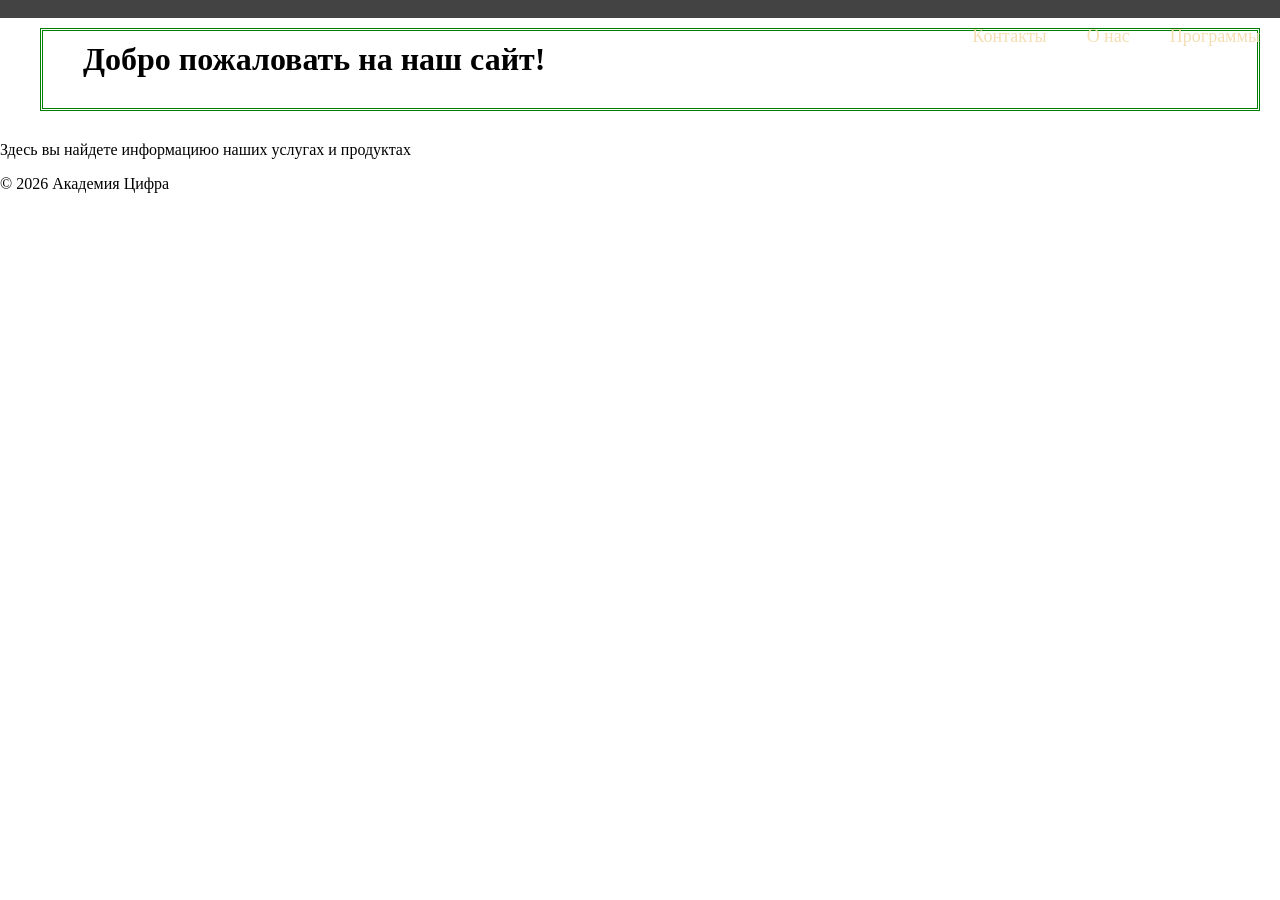
==== index.html @ 1e6c32f6 "float margin padding" ====
<!doctype html>
<html lang="en">
  <head>
    <meta charset="UTF-8" />
    <meta name="viewport" content="width=device-width, initial-scale=1.0" />
    <title>Document</title>
    <link rel="stylesheet" href="style.css" />
  </head>
  <body>
    <header>
      <div class="nav">
        <img src="https://avatars.mds.yandex.net/i?id=5e0ebf07b781e723630140bd6fda1e15_l-13604111-images-thumbs&n=13" alt="" width="64">
        <ul>
          <li><a href="">Программы</a></li>
          <li><a href="">О нас</a></li>
          <li><a href="">Контакты</a></li>
        </ul>
      </div>
    </header>
    <main>
      <div class="content">
        <h1>Добро пожаловать на наш сайт!</h1>
        <p>Здесь вы найдете информациюо наших услугах и продуктах</p>
      </div>
    </main>
    <footer>
      <p>&copy; 2026 Академия Цифра</p>
    </footer>
  </body>
</html>
---- style.css ----
body{
    margin: 0;
    padding: 0;
}

.nav {
    background-color: rgb(67, 67, 67);
}

ul{
    list-style: none;
    float: right;
}

ul li{
    float: right;
    padding: 10px 20px;
}


a{
    text-decoration: none;
    font-size: 18px;
    color: wheat;
}

h1{
    border: 3px double green;
    padding: 10px 20px 30px 40px;
    margin: 10px 20px 30px 40px;
}
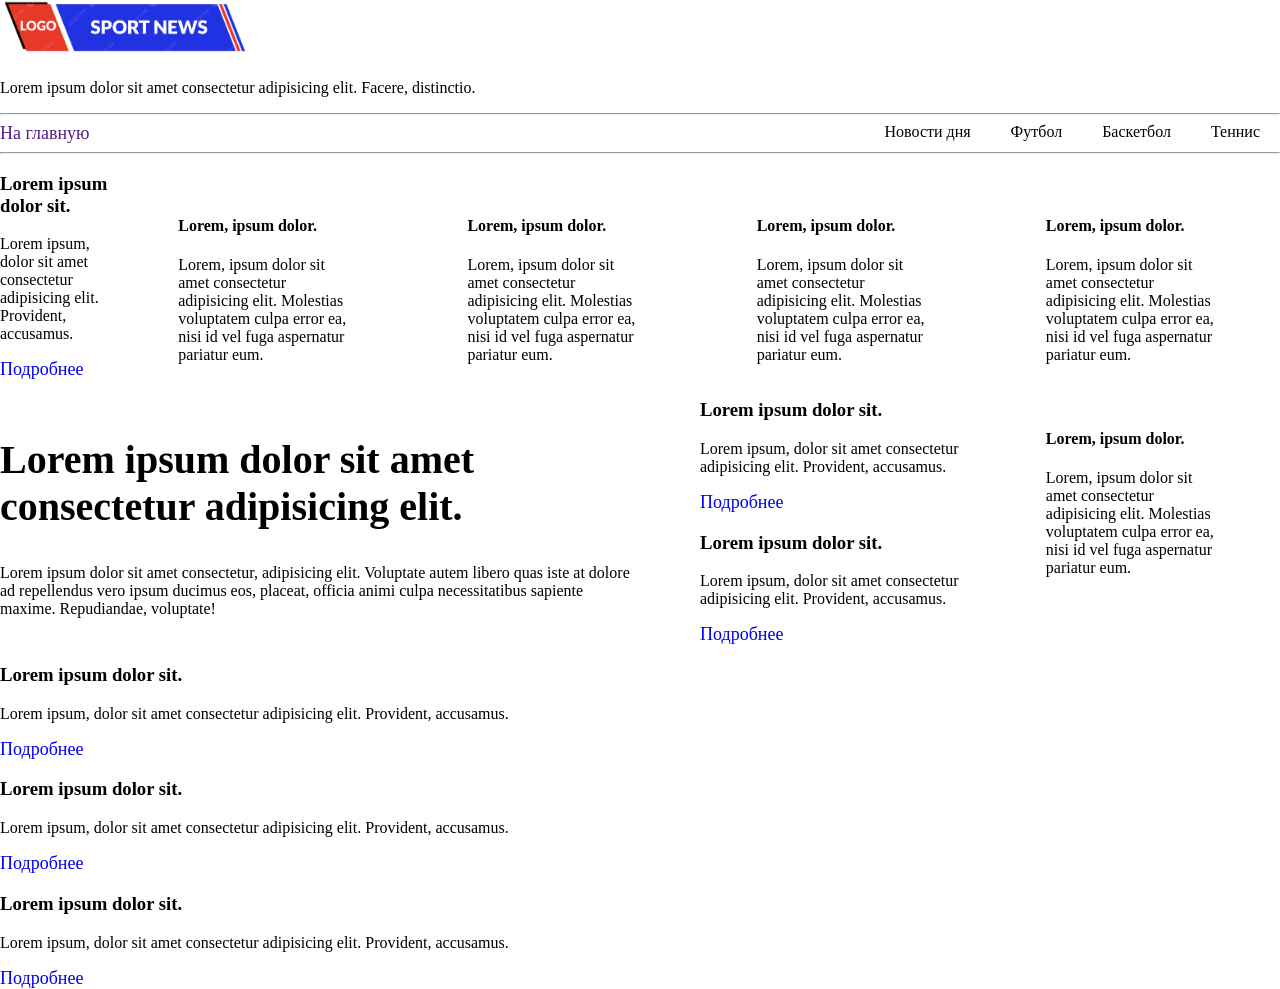
==== commit 9cb23439: "практика работа с float" ====
--- a/index.html
+++ b/index.html
@@ -8,23 +8,150 @@
   </head>
   <body>
     <header>
+      <div class="icon">
+        <img
+          src="images/pngtree-sport-news-lower-third-label-banner-png-image_15387143 (1).png"
+          alt=""
+          width="256"
+        />
+        <p>
+          Lorem ipsum dolor sit amet consectetur adipisicing elit. Facere,
+          distinctio.
+        </p>
+      </div>
+      <hr />
+      <a href="">На главную</a>
       <div class="nav">
-        <img src="https://avatars.mds.yandex.net/i?id=5e0ebf07b781e723630140bd6fda1e15_l-13604111-images-thumbs&n=13" alt="" width="64">
         <ul>
-          <li><a href="">Программы</a></li>
-          <li><a href="">О нас</a></li>
-          <li><a href="">Контакты</a></li>
+          <li>Теннис</li>
+          <li>Баскетбол</li>
+          <li>Футбол</li>
+          <li>Новости дня</li>
         </ul>
       </div>
+      <hr />
     </header>
     <main>
-      <div class="content">
-        <h1>Добро пожаловать на наш сайт!</h1>
-        <p>Здесь вы найдете информациюо наших услугах и продуктах</p>
+      <div class="news">
+        <img
+          src="https://avatars.mds.yandex.net/i?id=2a0000017a16ae7847535a28dbc22b4a1e83-3986150-images-thumbs&n=13"
+          alt=""
+        />
+        <h4>Lorem, ipsum dolor.</h4>
+        <p>
+          Lorem, ipsum dolor sit amet consectetur adipisicing elit. Molestias
+          voluptatem culpa error ea, nisi id vel fuga aspernatur pariatur eum.
+        </p>
+      </div>
+      <div class="news">
+        <img
+          src="https://avatars.mds.yandex.net/i?id=2a0000017a16ae7847535a28dbc22b4a1e83-3986150-images-thumbs&n=13"
+          alt=""
+        />
+        <h4>Lorem, ipsum dolor.</h4>
+        <p>
+          Lorem, ipsum dolor sit amet consectetur adipisicing elit. Molestias
+          voluptatem culpa error ea, nisi id vel fuga aspernatur pariatur eum.
+        </p>
+      </div>
+      <div class="news">
+        <img
+          src="https://avatars.mds.yandex.net/i?id=2a0000017a16ae7847535a28dbc22b4a1e83-3986150-images-thumbs&n=13"
+          alt=""
+        />
+        <h4>Lorem, ipsum dolor.</h4>
+        <p>
+          Lorem, ipsum dolor sit amet consectetur adipisicing elit. Molestias
+          voluptatem culpa error ea, nisi id vel fuga aspernatur pariatur eum.
+        </p>
+      </div>
+
+      <div class="news">
+        <img
+          src="https://avatars.mds.yandex.net/i?id=2a0000017a16ae7847535a28dbc22b4a1e83-3986150-images-thumbs&n=13"
+          alt=""
+        />
+        <h4>Lorem, ipsum dolor.</h4>
+        <p>
+          Lorem, ipsum dolor sit amet consectetur adipisicing elit. Molestias
+          voluptatem culpa error ea, nisi id vel fuga aspernatur pariatur eum.
+        </p>
+      </div>
+      <div class="news">
+        <img
+          src="https://avatars.mds.yandex.net/i?id=2a0000017a16ae7847535a28dbc22b4a1e83-3986150-images-thumbs&n=13"
+          alt=""
+        />
+        <h4>Lorem, ipsum dolor.</h4>
+        <p>
+          Lorem, ipsum dolor sit amet consectetur adipisicing elit. Molestias
+          voluptatem culpa error ea, nisi id vel fuga aspernatur pariatur eum.
+        </p>
+      </div>
+
+      <div class="main-news">
+        <img
+          src="https://media.istockphoto.com/id/1530271787/ru/фото/теннисист-подает-теннисный-мяч-во-время-матча-на-открытом-корте-концепция-спорта-фитнеса.jpg?s=612x612&w=0&k=20&c=iRAxk334jvUyGDK7cP6kTQ_5ZT7PwfHiAGTwYfnug-o="
+          alt=""
+        />
+        <h2>Lorem ipsum dolor sit amet consectetur adipisicing elit.</h2>
+        <p>
+          Lorem ipsum dolor sit amet consectetur, adipisicing elit. Voluptate
+          autem libero quas iste at dolore ad repellendus vero ipsum ducimus
+          eos, placeat, officia animi culpa necessitatibus sapiente maxime.
+          Repudiandae, voluptate!
+        </p>
+      </div>
+      <div class="colls">
+        <div class="mini-news">
+          <h3>Lorem ipsum dolor sit.</h3>
+          <p>
+            Lorem ipsum, dolor sit amet consectetur adipisicing elit. Provident,
+            accusamus.
+          </p>
+          <a href="#">Подробнее</a>
+        </div>
+        <div class="mini-news">
+          <h3>Lorem ipsum dolor sit.</h3>
+          <p>
+            Lorem ipsum, dolor sit amet consectetur adipisicing elit. Provident,
+            accusamus.
+          </p>
+          <a href="#">Подробнее</a>
+        </div>
+        <div class="mini-news">
+          <h3>Lorem ipsum dolor sit.</h3>
+          <p>
+            Lorem ipsum, dolor sit amet consectetur adipisicing elit. Provident,
+            accusamus.
+          </p>
+          <a href="#">Подробнее</a>
+        </div>
+        <div class="mini-news">
+          <h3>Lorem ipsum dolor sit.</h3>
+          <p>
+            Lorem ipsum, dolor sit amet consectetur adipisicing elit. Provident,
+            accusamus.
+          </p>
+          <a href="#">Подробнее</a>
+        </div>
+                <div class="mini-news">
+          <h3>Lorem ipsum dolor sit.</h3>
+          <p>
+            Lorem ipsum, dolor sit amet consectetur adipisicing elit. Provident,
+            accusamus.
+          </p>
+          <a href="#">Подробнее</a>
+        </div>
+                <div class="mini-news">
+          <h3>Lorem ipsum dolor sit.</h3>
+          <p>
+            Lorem ipsum, dolor sit amet consectetur adipisicing elit. Provident,
+            accusamus.
+          </p>
+          <a href="#">Подробнее</a>
+        </div>
       </div>
     </main>
-    <footer>
-      <p>&copy; 2026 Академия Цифра</p>
-    </footer>
   </body>
 </html>
--- a/style.css
+++ b/style.css
@@ -1,31 +1,50 @@
-body{
-    margin: 0;
-    padding: 0;
+body {
+  margin: 0;
+  padding: 0;
 }
 
 .nav {
-    background-color: rgb(67, 67, 67);
+  float: right;
+  margin: 0;
 }
 
-ul{
-    list-style: none;
-    float: right;
+.nav ul {
+  margin: 0;
 }
 
-ul li{
-    float: right;
-    padding: 10px 20px;
+ul li {
+  float: right;
+  padding: 0px 20px;
+  list-style: none;
 }
 
-
-a{
-    text-decoration: none;
-    font-size: 18px;
-    color: wheat;
+a {
+  text-decoration: none;
+  font-size: 18px;
 }
 
-h1{
-    border: 3px double green;
-    padding: 10px 20px 30px 40px;
-    margin: 10px 20px 30px 40px;
-}+.news {
+  width: 14%;
+  float: right;
+  margin: 5px 55px;
+}
+
+.news img {
+  width: 100%;
+}
+
+.main-news{
+  
+  float: left;
+  width: 50%;
+  margin-right: 60px;
+}
+
+.main-news h2{
+  font-size: 40px;
+}
+
+.main-news img{
+  width: 100%;
+}
+
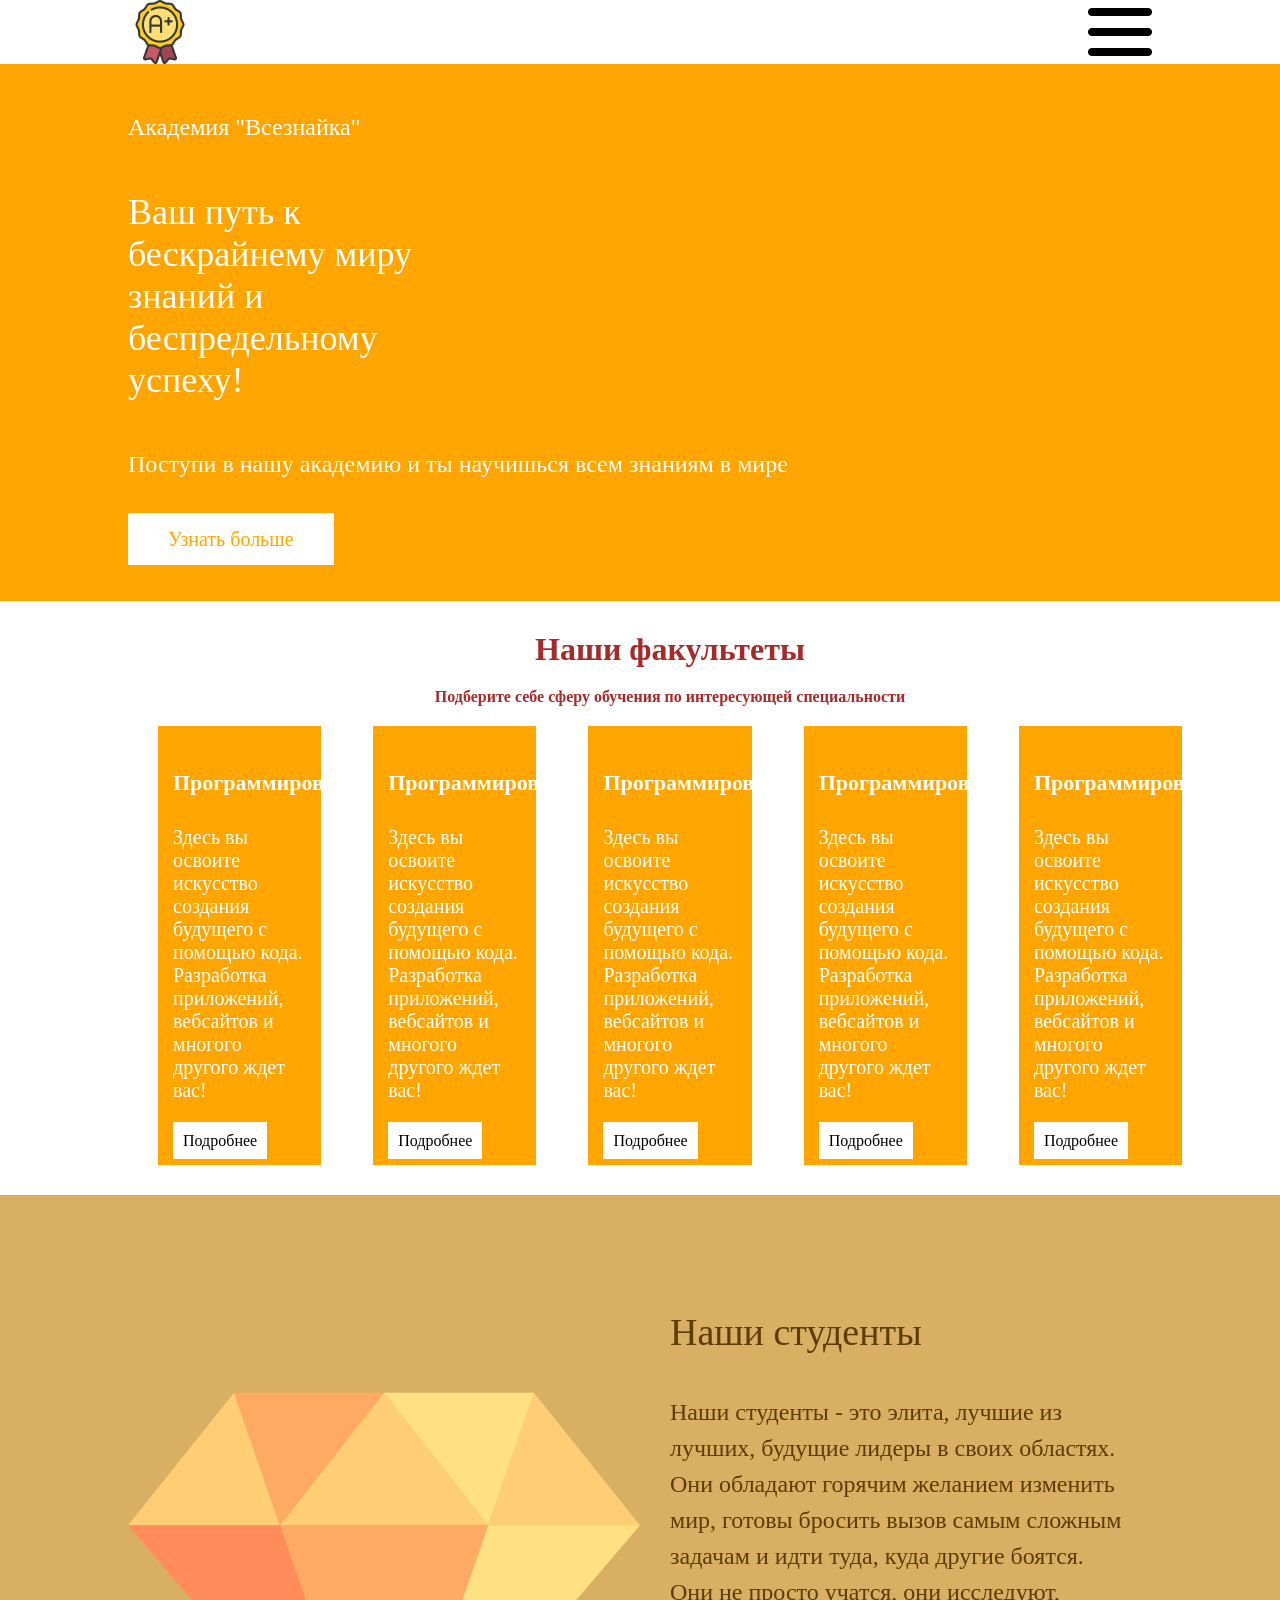
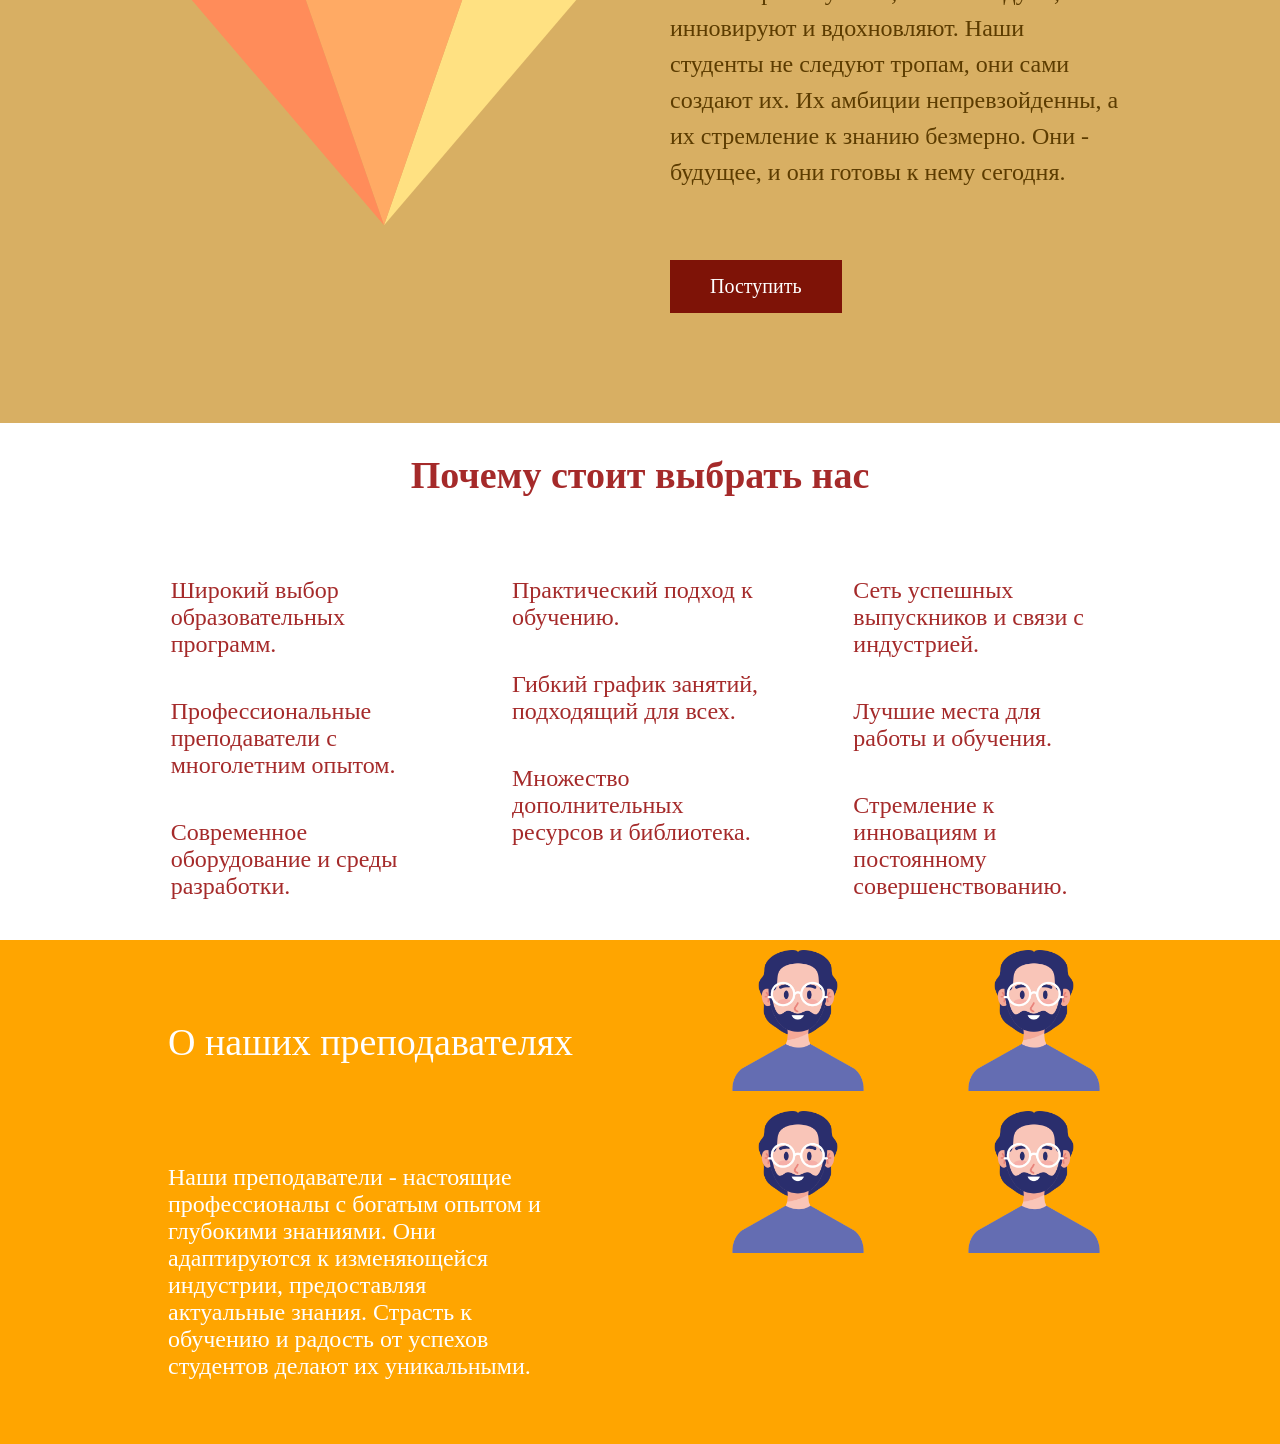
==== commit 01e9eec2: "Практика работы с флексбоксом" ====
--- a/index.html
+++ b/index.html
@@ -8,150 +8,125 @@
   </head>
   <body>
     <header>
-      <div class="icon">
-        <img
-          src="images/pngtree-sport-news-lower-third-label-banner-png-image_15387143 (1).png"
-          alt=""
-          width="256"
-        />
-        <p>
-          Lorem ipsum dolor sit amet consectetur adipisicing elit. Facere,
-          distinctio.
-        </p>
-      </div>
-      <hr />
-      <a href="">На главную</a>
-      <div class="nav">
-        <ul>
-          <li>Теннис</li>
-          <li>Баскетбол</li>
-          <li>Футбол</li>
-          <li>Новости дня</li>
-        </ul>
-      </div>
-      <hr />
+      <nav>
+        <img src="images/grades.png" width="64" alt="" />
+        <img src="images/menu.png" alt="" width="64" />
+      </nav>
     </header>
     <main>
-      <div class="news">
-        <img
-          src="https://avatars.mds.yandex.net/i?id=2a0000017a16ae7847535a28dbc22b4a1e83-3986150-images-thumbs&n=13"
-          alt=""
-        />
-        <h4>Lorem, ipsum dolor.</h4>
-        <p>
-          Lorem, ipsum dolor sit amet consectetur adipisicing elit. Molestias
-          voluptatem culpa error ea, nisi id vel fuga aspernatur pariatur eum.
-        </p>
-      </div>
-      <div class="news">
-        <img
-          src="https://avatars.mds.yandex.net/i?id=2a0000017a16ae7847535a28dbc22b4a1e83-3986150-images-thumbs&n=13"
-          alt=""
-        />
-        <h4>Lorem, ipsum dolor.</h4>
-        <p>
-          Lorem, ipsum dolor sit amet consectetur adipisicing elit. Molestias
-          voluptatem culpa error ea, nisi id vel fuga aspernatur pariatur eum.
-        </p>
-      </div>
-      <div class="news">
-        <img
-          src="https://avatars.mds.yandex.net/i?id=2a0000017a16ae7847535a28dbc22b4a1e83-3986150-images-thumbs&n=13"
-          alt=""
-        />
-        <h4>Lorem, ipsum dolor.</h4>
-        <p>
-          Lorem, ipsum dolor sit amet consectetur adipisicing elit. Molestias
-          voluptatem culpa error ea, nisi id vel fuga aspernatur pariatur eum.
-        </p>
-      </div>
-
-      <div class="news">
-        <img
-          src="https://avatars.mds.yandex.net/i?id=2a0000017a16ae7847535a28dbc22b4a1e83-3986150-images-thumbs&n=13"
-          alt=""
-        />
-        <h4>Lorem, ipsum dolor.</h4>
-        <p>
-          Lorem, ipsum dolor sit amet consectetur adipisicing elit. Molestias
-          voluptatem culpa error ea, nisi id vel fuga aspernatur pariatur eum.
-        </p>
-      </div>
-      <div class="news">
-        <img
-          src="https://avatars.mds.yandex.net/i?id=2a0000017a16ae7847535a28dbc22b4a1e83-3986150-images-thumbs&n=13"
-          alt=""
-        />
-        <h4>Lorem, ipsum dolor.</h4>
-        <p>
-          Lorem, ipsum dolor sit amet consectetur adipisicing elit. Molestias
-          voluptatem culpa error ea, nisi id vel fuga aspernatur pariatur eum.
-        </p>
-      </div>
-
-      <div class="main-news">
-        <img
-          src="https://media.istockphoto.com/id/1530271787/ru/фото/теннисист-подает-теннисный-мяч-во-время-матча-на-открытом-корте-концепция-спорта-фитнеса.jpg?s=612x612&w=0&k=20&c=iRAxk334jvUyGDK7cP6kTQ_5ZT7PwfHiAGTwYfnug-o="
-          alt=""
-        />
-        <h2>Lorem ipsum dolor sit amet consectetur adipisicing elit.</h2>
-        <p>
-          Lorem ipsum dolor sit amet consectetur, adipisicing elit. Voluptate
-          autem libero quas iste at dolore ad repellendus vero ipsum ducimus
-          eos, placeat, officia animi culpa necessitatibus sapiente maxime.
-          Repudiandae, voluptate!
-        </p>
-      </div>
-      <div class="colls">
-        <div class="mini-news">
-          <h3>Lorem ipsum dolor sit.</h3>
-          <p>
-            Lorem ipsum, dolor sit amet consectetur adipisicing elit. Provident,
-            accusamus.
-          </p>
-          <a href="#">Подробнее</a>
+      <section class="head">
+        <div class="head-elem">
+          <h3>Академия "Всезнайка"</h3>
+          <h1>Ваш путь к бескрайнему миру знаний и беспредельному успеху!</h1>
+          <p>Поступи в нашу академию и ты научишься всем знаниям в мире</p>
+          <a href="">Узнать больше</a>
         </div>
-        <div class="mini-news">
-          <h3>Lorem ipsum dolor sit.</h3>
-          <p>
-            Lorem ipsum, dolor sit amet consectetur adipisicing elit. Provident,
-            accusamus.
-          </p>
-          <a href="#">Подробнее</a>
+      </section>
+      <section class="Факультеты">
+        <h3>Наши факультеты</h3>
+        <p>Подберите себе сферу обучения по интересующей специальности</p>
+        <div class="fak-examples">
+          <div class="fak-example">
+            <h4>Программирование</h4>
+            <p>
+              Здесь вы освоите искусство создания будущего с помощью кода.
+              Разработка приложений, вебсайтов и многого другого ждет вас!
+            </p>
+            <a href="">Подробнее</a>
+          </div>
+          <div class="fak-example">
+            <h4>Программирование</h4>
+            <p>
+              Здесь вы освоите искусство создания будущего с помощью кода.
+              Разработка приложений, вебсайтов и многого другого ждет вас!
+            </p>
+            <a href="">Подробнее</a>
+          </div>
+          <div class="fak-example">
+            <h4>Программирование</h4>
+            <p>
+              Здесь вы освоите искусство создания будущего с помощью кода.
+              Разработка приложений, вебсайтов и многого другого ждет вас!
+            </p>
+            <a href="">Подробнее</a>
+          </div>
+          <div class="fak-example">
+            <h4>Программирование</h4>
+            <p>
+              Здесь вы освоите искусство создания будущего с помощью кода.
+              Разработка приложений, вебсайтов и многого другого ждет вас!
+            </p>
+            <a href="">Подробнее</a>
+          </div>
+          <div class="fak-example">
+            <h4>Программирование</h4>
+            <p>
+              Здесь вы освоите искусство создания будущего с помощью кода.
+              Разработка приложений, вебсайтов и многого другого ждет вас!
+            </p>
+            <a href="">Подробнее</a>
+          </div>
         </div>
-        <div class="mini-news">
-          <h3>Lorem ipsum dolor sit.</h3>
-          <p>
-            Lorem ipsum, dolor sit amet consectetur adipisicing elit. Provident,
-            accusamus.
-          </p>
-          <a href="#">Подробнее</a>
+      </section>
+      <section class="studInfo">
+        <div class="sInfoContainer">
+          <img src="images/diamond-svgrepo-com.svg" alt="" />
+          <div class="studInfoContent">
+            <h3>Наши студенты</h3>
+            <p>
+              Наши студенты - это элита, лучшие из лучших, будущие лидеры в
+              своих областях. Они обладают горячим желанием изменить мир, готовы
+              бросить вызов самым сложным задачам и идти туда, куда другие
+              боятся. Они не просто учатся, они исследуют, инновируют и
+              вдохновляют. Наши студенты не следуют тропам, они сами создают их.
+              Их амбиции непревзойденны, а их стремление к знанию безмерно. Они
+              - будущее, и они готовы к нему сегодня.
+            </p>
+            <a href="">Поступить</a>
+          </div>
         </div>
-        <div class="mini-news">
-          <h3>Lorem ipsum dolor sit.</h3>
-          <p>
-            Lorem ipsum, dolor sit amet consectetur adipisicing elit. Provident,
-            accusamus.
-          </p>
-          <a href="#">Подробнее</a>
+      </section>
+      <section class="whyBlock">
+        <h3>Почему стоит выбрать нас</h3>
+        <div class="sInfoContainer">
+          <div class="col">
+            <p>Широкий выбор образовательных программ.</p>
+            <p>Профессиональные преподаватели с многолетним опытом.</p>
+            <p>Современное оборудование и среды разработки.</p>
+          </div>
+          <div class="col">
+            <p>Практический подход к обучению.</p>
+            <p>Гибкий график занятий, подходящий для всех.</p>
+            <p>Множество дополнительных ресурсов и библиотека.</p>
+          </div>
+          <div class="col">
+            <p>Сеть успешных выпускников и связи с индустрией.</p>
+            <p>Лучшие места для работы и обучения.</p>
+            <p>Стремление к инновациям и постоянному совершенствованию.</p>
+          </div>
         </div>
-                <div class="mini-news">
-          <h3>Lorem ipsum dolor sit.</h3>
-          <p>
-            Lorem ipsum, dolor sit amet consectetur adipisicing elit. Provident,
-            accusamus.
-          </p>
-          <a href="#">Подробнее</a>
+      </section>
+      <section class="tutors">
+        <div class="sInfoContainer">
+          <div class="tutors-cont">
+            <h3>О наших преподавателях</h3>
+            <p>
+              Наши преподаватели - настоящие профессионалы с богатым опытом и
+              глубокими знаниями. Они адаптируются к изменяющейся индустрии,
+              предоставляя актуальные знания. Страсть к обучению и радость от
+              успехов студентов делают их уникальными.
+            </p>
+          </div>
+          <div class="tutors-img">
+            <img src="images/man.png" alt="" />
+            <img src="images/man.png" alt="" />
+          </div>
+          <div class="tutors-img">
+            <img src="images/man.png" alt="" />
+            <img src="images/man.png" alt="" />
+          </div>
         </div>
-                <div class="mini-news">
-          <h3>Lorem ipsum dolor sit.</h3>
-          <p>
-            Lorem ipsum, dolor sit amet consectetur adipisicing elit. Provident,
-            accusamus.
-          </p>
-          <a href="#">Подробнее</a>
-        </div>
-      </div>
+      </section>
     </main>
   </body>
 </html>
--- a/style.css
+++ b/style.css
@@ -1,50 +1,240 @@
+/* body{
+  margin: 0;
+  padding: 0;
+} */
+/* .container{
+  width: 80%;
+  height: 600px;
+  margin: 0 auto;
+  border: 1px solid black;
+  display: flex;
+  flex-direction: row;
+  background-color: bisque; */
+/* распределение по основной оси */
+/* row-reverse\column\colum-reverse */
+/* justify-content: start; */
+/* space-between\center\start\end */
+/* распределение по побочной оси */
+/* align-items:  center; */
+/* stretch\start\end\baseline */
+/* перенос контента при переполнении */
+/* flex-wrap: wrap; */
+/* nowrap\wrap-reverse */
+/* расстояние междку строками
+   когда есть перенос */
+/* align-content: center; */
+/* space-between\center\start\end */
+/* } */
 body {
   margin: 0;
   padding: 0;
 }
 
-.nav {
-  float: right;
+nav {
+  width: 80%;
+  margin: 0 auto;
+  display: flex;
+  justify-content: space-between;
+}
+
+.head {
+  background-color: orange;
+  width: 100%;
+}
+
+.head-elem {
+  width: 80%;
+  margin: 0 auto;
+  padding: 50px 0px;
+}
+
+.head h3 {
+  width: 100%;
+  margin: 0 auto;
+  font-size: 24px;
+  color: white;
+  font-weight: 100;
+}
+
+.head h1 {
+  width: 30%;
+  margin-block: 50px;
+  font-size: 36px;
+  font-weight: 100;
+  color: white;
+}
+
+.head p {
+  margin-block: 50px;
+  color: white;
+  font-size: 24px;
+}
+
+.head a {
+  margin-block: 50px;
+  color: orange;
+  background-color: white;
+  padding: 15px 40px;
+  text-decoration: 0;
+  font-size: 20px;
+}
+
+.Факультеты {
+  background-color: white;
+  width: 100%;
+  padding: 30px;
+}
+
+.Факультеты h3 {
+  font-size: 32px;
+  font-weight: 700;
+  color: brown;
+  text-align: center;
   margin: 0;
 }
 
-.nav ul {
-  margin: 0;
-}
-
-ul li {
-  float: right;
-  padding: 0px 20px;
-  list-style: none;
-}
-
-a {
+.Факультеты > p {
+  color: brown;
+  font-weight: 700;
+  text-align: center;
+  margin: 20px;
+}
+
+.fak-examples {
+  display: flex;
+  justify-content: space-between;
+  width: 80%;
+  margin: 0 auto;
+}
+
+.fak-example {
+  width: 13%;
+  background-color: orange;
+  padding: 15px;
+}
+
+.fak-example h4 {
+  color: white;
+  font-size: 22px;
+  text-align: center;
+  width: 100%;
+}
+
+.fak-example p {
+  color: white;
+  font-size: 20px;
+  margin-bottom: 30px;
+}
+
+.fak-example a {
   text-decoration: none;
-  font-size: 18px;
-}
-
-.news {
-  width: 14%;
-  float: right;
-  margin: 5px 55px;
-}
-
-.news img {
-  width: 100%;
-}
-
-.main-news{
+  color: black;
+  background-color: white;
+  padding: 10px;
+}
+
+.studInfo {
+  background-color: rgb(216, 175, 99);
+}
+
+.sInfoContainer {
+  display: flex;
+  width: 80%;
+  margin: 0 auto;
+}
+
+.studInfo img {
+  width: 50%;
+}
+
+.studInfoContent {
+  margin: 30px;
+  padding-block: 40px;
+}
+
+.studInfoContent h3 {
+  font-size: 38px;
+  font-weight: 200;
+  margin-top: 45px;
+  margin-bottom: 40px;
+  color: rgb(92, 60, 0);
+}
+
+.studInfoContent p {
+  margin: 30px 0;
+  font-size: 24px;
+  color: rgb(92, 60, 0);
+  line-height: 1.5;
+}
+
+.studInfoContent a {
+  display: inline-block;
+  text-decoration: none;
+  background-color: rgb(126, 19, 7);
+  color: white;
+  margin-block: 40px;
+  padding: 15px 40px;
+  font-size: 20px;
+}
+
+
+.whyBlock h3 {
+    font-size: 38px;
+  font-weight: 700;
+  color: brown;
+  text-align: center;
+  margin-top: 30px;
+  margin-bottom: 40px;
+
+}
+
+.whyBlock .sInfoContainer{
+  justify-content: space-around;
+}
+
+.whyBlock .col{
+  width: 25%;
+}
+
+.col p{
+  color: brown;
+  font-size: 24px;
+  margin-block: 40px;
+}
+
+.tutors{
+  background-color: orange;
+
+}
+
+.tutors-img{
+  display: flex;
+  flex-direction: column;
+  width: 25%;
+}
+
+.tutors-img img {
+  width: 60%;
+  margin: 10px auto;
   
-  float: left;
+}
+
+.tutors-cont{
   width: 50%;
-  margin-right: 60px;
-}
-
-.main-news h2{
-  font-size: 40px;
-}
-
-.main-news img{
-  width: 100%;
-}
-
+  padding: 40px;
+}
+
+.tutors-cont h3 {
+  font-size: 38px;
+  font-weight: 300;
+  color: white;
+  margin-top: 40px;
+  margin-bottom: 40px;
+}
+
+.tutors-cont p{
+  width: 80%;
+  color: white;
+  font-size: 24px;
+  margin-top: 100px;
+}
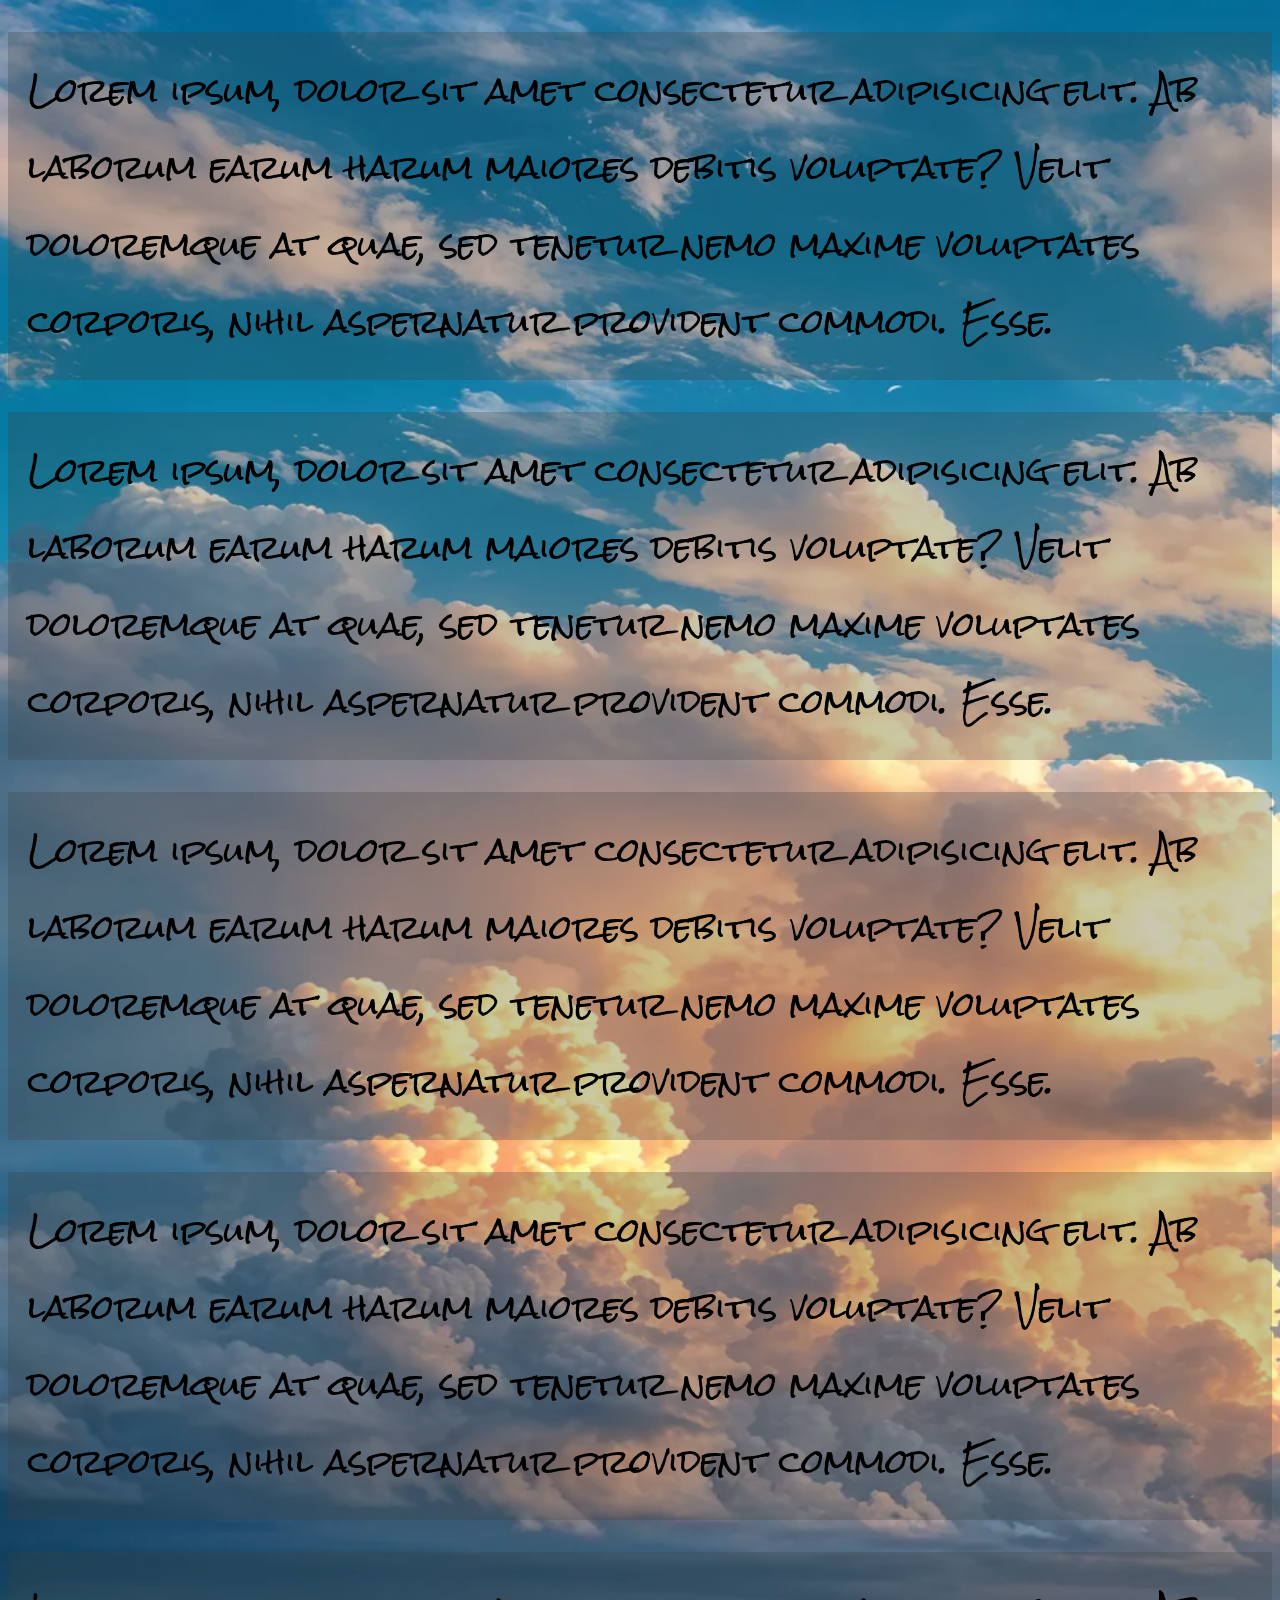
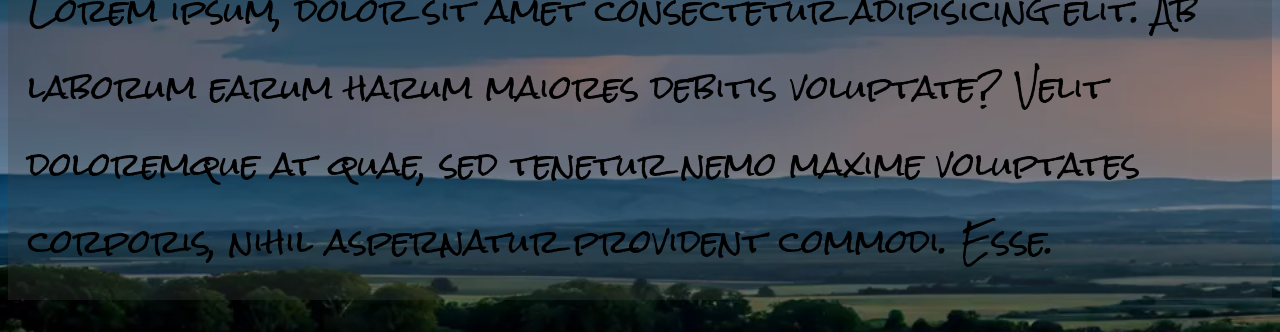
==== commit 0cee5f11: "свойства фона" ====
--- a/index.html
+++ b/index.html
@@ -5,128 +5,42 @@
     <meta name="viewport" content="width=device-width, initial-scale=1.0" />
     <title>Document</title>
     <link rel="stylesheet" href="style.css" />
+    <link rel="preconnect" href="https://fonts.googleapis.com" />
+    <link rel="preconnect" href="https://fonts.gstatic.com" crossorigin />
+    <link
+      href="https://fonts.googleapis.com/css2?family=Bitcount+Ink:wght@100..900&family=Rock+Salt&display=swap"
+      rel="stylesheet"
+    />
   </head>
   <body>
-    <header>
-      <nav>
-        <img src="images/grades.png" width="64" alt="" />
-        <img src="images/menu.png" alt="" width="64" />
-      </nav>
-    </header>
-    <main>
-      <section class="head">
-        <div class="head-elem">
-          <h3>Академия "Всезнайка"</h3>
-          <h1>Ваш путь к бескрайнему миру знаний и беспредельному успеху!</h1>
-          <p>Поступи в нашу академию и ты научишься всем знаниям в мире</p>
-          <a href="">Узнать больше</a>
-        </div>
-      </section>
-      <section class="Факультеты">
-        <h3>Наши факультеты</h3>
-        <p>Подберите себе сферу обучения по интересующей специальности</p>
-        <div class="fak-examples">
-          <div class="fak-example">
-            <h4>Программирование</h4>
-            <p>
-              Здесь вы освоите искусство создания будущего с помощью кода.
-              Разработка приложений, вебсайтов и многого другого ждет вас!
-            </p>
-            <a href="">Подробнее</a>
-          </div>
-          <div class="fak-example">
-            <h4>Программирование</h4>
-            <p>
-              Здесь вы освоите искусство создания будущего с помощью кода.
-              Разработка приложений, вебсайтов и многого другого ждет вас!
-            </p>
-            <a href="">Подробнее</a>
-          </div>
-          <div class="fak-example">
-            <h4>Программирование</h4>
-            <p>
-              Здесь вы освоите искусство создания будущего с помощью кода.
-              Разработка приложений, вебсайтов и многого другого ждет вас!
-            </p>
-            <a href="">Подробнее</a>
-          </div>
-          <div class="fak-example">
-            <h4>Программирование</h4>
-            <p>
-              Здесь вы освоите искусство создания будущего с помощью кода.
-              Разработка приложений, вебсайтов и многого другого ждет вас!
-            </p>
-            <a href="">Подробнее</a>
-          </div>
-          <div class="fak-example">
-            <h4>Программирование</h4>
-            <p>
-              Здесь вы освоите искусство создания будущего с помощью кода.
-              Разработка приложений, вебсайтов и многого другого ждет вас!
-            </p>
-            <a href="">Подробнее</a>
-          </div>
-        </div>
-      </section>
-      <section class="studInfo">
-        <div class="sInfoContainer">
-          <img src="images/diamond-svgrepo-com.svg" alt="" />
-          <div class="studInfoContent">
-            <h3>Наши студенты</h3>
-            <p>
-              Наши студенты - это элита, лучшие из лучших, будущие лидеры в
-              своих областях. Они обладают горячим желанием изменить мир, готовы
-              бросить вызов самым сложным задачам и идти туда, куда другие
-              боятся. Они не просто учатся, они исследуют, инновируют и
-              вдохновляют. Наши студенты не следуют тропам, они сами создают их.
-              Их амбиции непревзойденны, а их стремление к знанию безмерно. Они
-              - будущее, и они готовы к нему сегодня.
-            </p>
-            <a href="">Поступить</a>
-          </div>
-        </div>
-      </section>
-      <section class="whyBlock">
-        <h3>Почему стоит выбрать нас</h3>
-        <div class="sInfoContainer">
-          <div class="col">
-            <p>Широкий выбор образовательных программ.</p>
-            <p>Профессиональные преподаватели с многолетним опытом.</p>
-            <p>Современное оборудование и среды разработки.</p>
-          </div>
-          <div class="col">
-            <p>Практический подход к обучению.</p>
-            <p>Гибкий график занятий, подходящий для всех.</p>
-            <p>Множество дополнительных ресурсов и библиотека.</p>
-          </div>
-          <div class="col">
-            <p>Сеть успешных выпускников и связи с индустрией.</p>
-            <p>Лучшие места для работы и обучения.</p>
-            <p>Стремление к инновациям и постоянному совершенствованию.</p>
-          </div>
-        </div>
-      </section>
-      <section class="tutors">
-        <div class="sInfoContainer">
-          <div class="tutors-cont">
-            <h3>О наших преподавателях</h3>
-            <p>
-              Наши преподаватели - настоящие профессионалы с богатым опытом и
-              глубокими знаниями. Они адаптируются к изменяющейся индустрии,
-              предоставляя актуальные знания. Страсть к обучению и радость от
-              успехов студентов делают их уникальными.
-            </p>
-          </div>
-          <div class="tutors-img">
-            <img src="images/man.png" alt="" />
-            <img src="images/man.png" alt="" />
-          </div>
-          <div class="tutors-img">
-            <img src="images/man.png" alt="" />
-            <img src="images/man.png" alt="" />
-          </div>
-        </div>
-      </section>
-    </main>
+    <div>
+      <p>
+        Lorem ipsum, dolor sit amet consectetur adipisicing elit. Ab laborum
+        earum harum maiores debitis voluptate? Velit doloremque at quae, sed
+        tenetur nemo maxime voluptates corporis, nihil aspernatur provident
+        commodi. Esse.
+      </p>
+    </div>
+
+    <p>
+      Lorem ipsum, dolor sit amet consectetur adipisicing elit. Ab laborum earum
+      harum maiores debitis voluptate? Velit doloremque at quae, sed tenetur
+      nemo maxime voluptates corporis, nihil aspernatur provident commodi. Esse.
+    </p>
+    <p>
+      Lorem ipsum, dolor sit amet consectetur adipisicing elit. Ab laborum earum
+      harum maiores debitis voluptate? Velit doloremque at quae, sed tenetur
+      nemo maxime voluptates corporis, nihil aspernatur provident commodi. Esse.
+    </p>
+    <p>
+      Lorem ipsum, dolor sit amet consectetur adipisicing elit. Ab laborum earum
+      harum maiores debitis voluptate? Velit doloremque at quae, sed tenetur
+      nemo maxime voluptates corporis, nihil aspernatur provident commodi. Esse.
+    </p>
+    <p>
+      Lorem ipsum, dolor sit amet consectetur adipisicing elit. Ab laborum earum
+      harum maiores debitis voluptate? Velit doloremque at quae, sed tenetur
+      nemo maxime voluptates corporis, nihil aspernatur provident commodi. Esse.
+    </p>
   </body>
 </html>
--- a/style.css
+++ b/style.css
@@ -1,240 +1,18 @@
-/* body{
-  margin: 0;
-  padding: 0;
-} */
-/* .container{
-  width: 80%;
-  height: 600px;
-  margin: 0 auto;
-  border: 1px solid black;
-  display: flex;
-  flex-direction: row;
-  background-color: bisque; */
-/* распределение по основной оси */
-/* row-reverse\column\colum-reverse */
-/* justify-content: start; */
-/* space-between\center\start\end */
-/* распределение по побочной оси */
-/* align-items:  center; */
-/* stretch\start\end\baseline */
-/* перенос контента при переполнении */
-/* flex-wrap: wrap; */
-/* nowrap\wrap-reverse */
-/* расстояние междку строками
-   когда есть перенос */
-/* align-content: center; */
-/* space-between\center\start\end */
-/* } */
-body {
-  margin: 0;
-  padding: 0;
-}
-
-nav {
-  width: 80%;
-  margin: 0 auto;
-  display: flex;
-  justify-content: space-between;
-}
-
-.head {
-  background-color: orange;
-  width: 100%;
-}
-
-.head-elem {
-  width: 80%;
-  margin: 0 auto;
-  padding: 50px 0px;
-}
-
-.head h3 {
-  width: 100%;
-  margin: 0 auto;
-  font-size: 24px;
-  color: white;
-  font-weight: 100;
-}
-
-.head h1 {
-  width: 30%;
-  margin-block: 50px;
-  font-size: 36px;
-  font-weight: 100;
-  color: white;
-}
-
-.head p {
-  margin-block: 50px;
-  color: white;
-  font-size: 24px;
-}
-
-.head a {
-  margin-block: 50px;
-  color: orange;
-  background-color: white;
-  padding: 15px 40px;
-  text-decoration: 0;
-  font-size: 20px;
-}
-
-.Факультеты {
-  background-color: white;
-  width: 100%;
-  padding: 30px;
-}
-
-.Факультеты h3 {
+p{
   font-size: 32px;
-  font-weight: 700;
-  color: brown;
-  text-align: center;
-  margin: 0;
-}
-
-.Факультеты > p {
-  color: brown;
-  font-weight: 700;
-  text-align: center;
-  margin: 20px;
-}
-
-.fak-examples {
-  display: flex;
-  justify-content: space-between;
-  width: 80%;
-  margin: 0 auto;
-}
-
-.fak-example {
-  width: 13%;
-  background-color: orange;
-  padding: 15px;
-}
-
-.fak-example h4 {
-  color: white;
-  font-size: 22px;
-  text-align: center;
-  width: 100%;
-}
-
-.fak-example p {
-  color: white;
-  font-size: 20px;
-  margin-bottom: 30px;
-}
-
-.fak-example a {
-  text-decoration: none;
-  color: black;
-  background-color: white;
-  padding: 10px;
-}
-
-.studInfo {
-  background-color: rgb(216, 175, 99);
-}
-
-.sInfoContainer {
-  display: flex;
-  width: 80%;
-  margin: 0 auto;
-}
-
-.studInfo img {
-  width: 50%;
-}
-
-.studInfoContent {
-  margin: 30px;
-  padding-block: 40px;
-}
-
-.studInfoContent h3 {
-  font-size: 38px;
-  font-weight: 200;
-  margin-top: 45px;
-  margin-bottom: 40px;
-  color: rgb(92, 60, 0);
-}
-
-.studInfoContent p {
-  margin: 30px 0;
-  font-size: 24px;
-  color: rgb(92, 60, 0);
-  line-height: 1.5;
-}
-
-.studInfoContent a {
-  display: inline-block;
-  text-decoration: none;
-  background-color: rgb(126, 19, 7);
-  color: white;
-  margin-block: 40px;
-  padding: 15px 40px;
-  font-size: 20px;
+  font-family: Rock Salt, sans-serif;
+  padding: 20px;
+  border: 2px;
+  background-color: rgba(63, 63, 63, 0.271);
+  color: rgb(0, 0, 0);
 }
 
 
-.whyBlock h3 {
-    font-size: 38px;
-  font-weight: 700;
-  color: brown;
-  text-align: center;
-  margin-top: 30px;
-  margin-bottom: 40px;
-
-}
-
-.whyBlock .sInfoContainer{
-  justify-content: space-around;
-}
-
-.whyBlock .col{
-  width: 25%;
-}
-
-.col p{
-  color: brown;
-  font-size: 24px;
-  margin-block: 40px;
-}
-
-.tutors{
-  background-color: orange;
-
-}
-
-.tutors-img{
-  display: flex;
-  flex-direction: column;
-  width: 25%;
-}
-
-.tutors-img img {
-  width: 60%;
-  margin: 10px auto;
+body{
+  background-image: url('images/i.webp');
+  background-size: 5000px 2000px;
+  background-repeat: no-repeat;
+  /* background-position: center center; */
+  background-attachment: fixed; /*scroll*/
   
-}
-
-.tutors-cont{
-  width: 50%;
-  padding: 40px;
-}
-
-.tutors-cont h3 {
-  font-size: 38px;
-  font-weight: 300;
-  color: white;
-  margin-top: 40px;
-  margin-bottom: 40px;
-}
-
-.tutors-cont p{
-  width: 80%;
-  color: white;
-  font-size: 24px;
-  margin-top: 100px;
 }
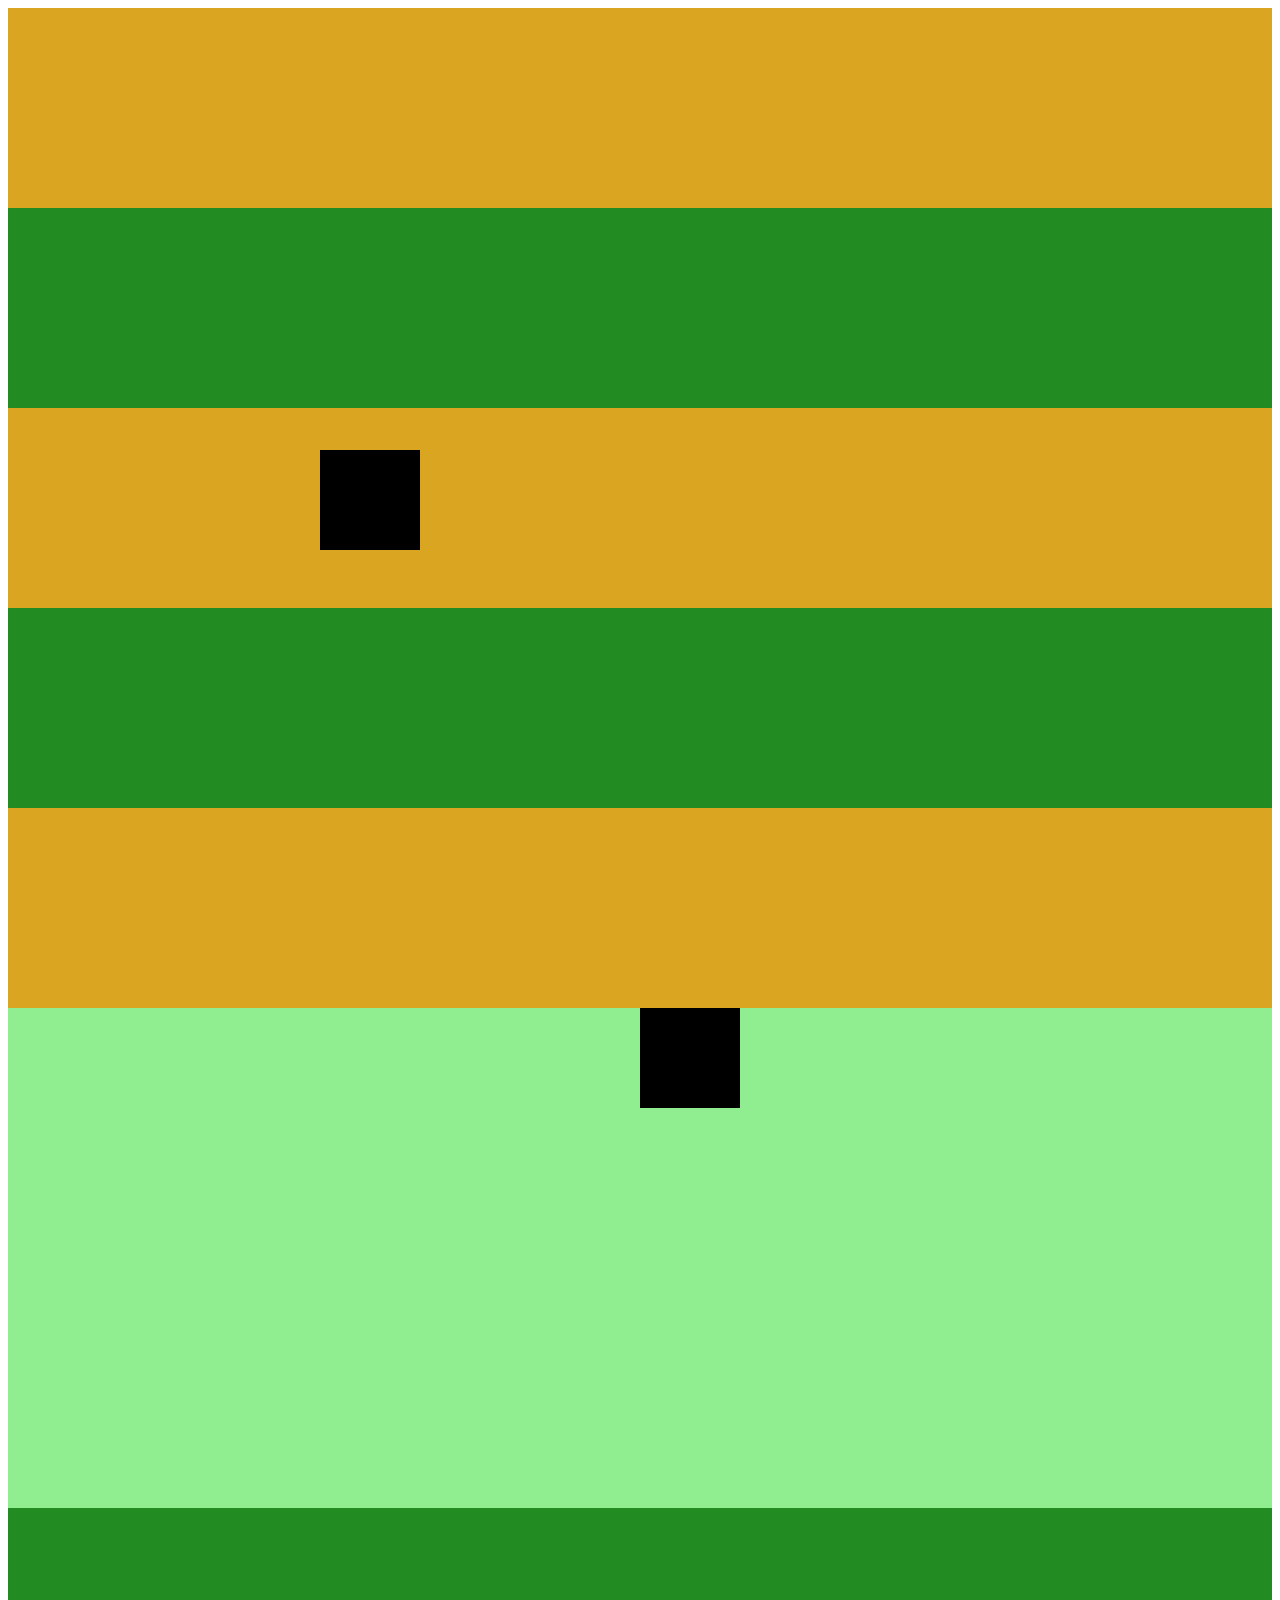
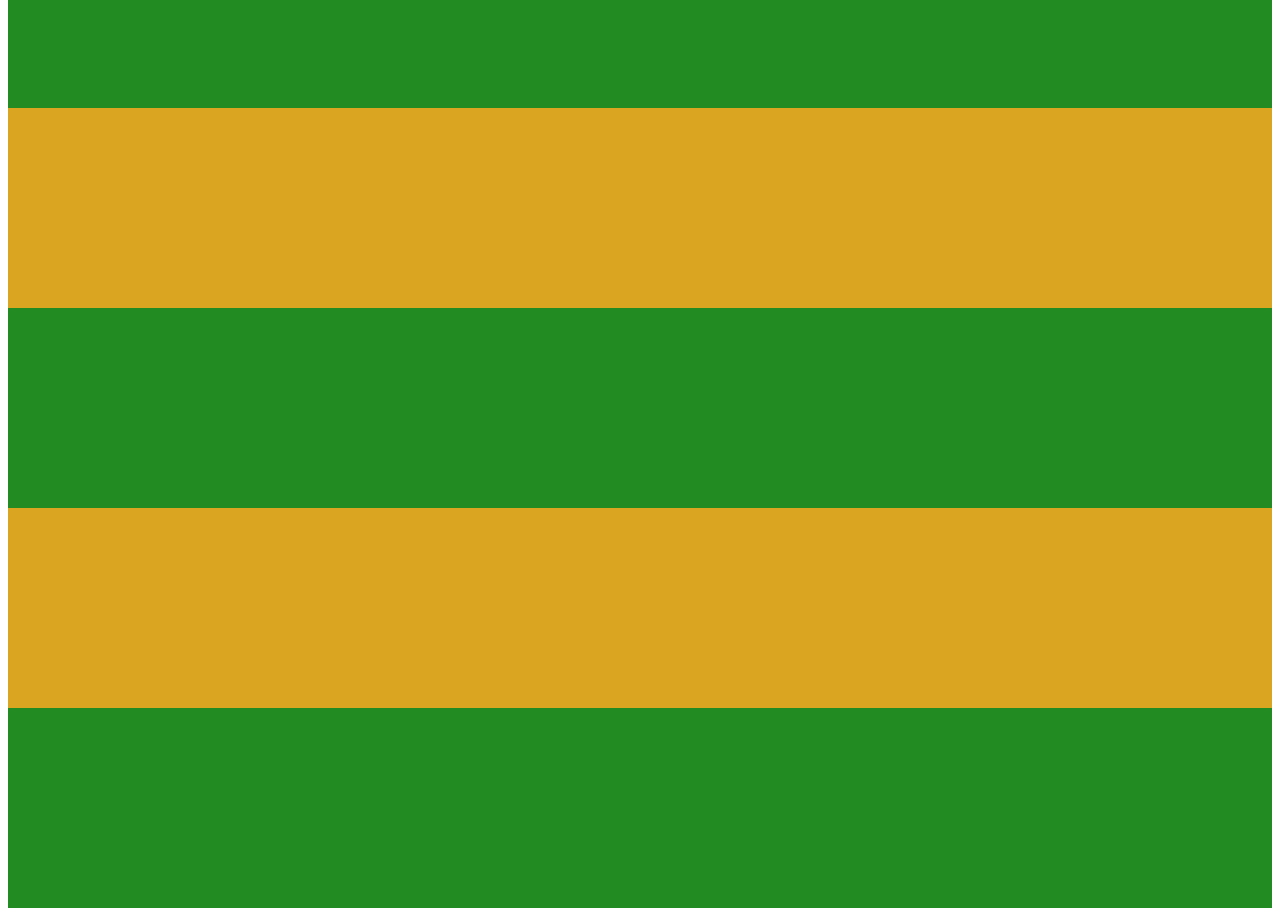
==== commit 9612d137: "Свойство position" ====
--- a/index.html
+++ b/index.html
@@ -5,42 +5,26 @@
     <meta name="viewport" content="width=device-width, initial-scale=1.0" />
     <title>Document</title>
     <link rel="stylesheet" href="style.css" />
-    <link rel="preconnect" href="https://fonts.googleapis.com" />
-    <link rel="preconnect" href="https://fonts.gstatic.com" crossorigin />
-    <link
-      href="https://fonts.googleapis.com/css2?family=Bitcount+Ink:wght@100..900&family=Rock+Salt&display=swap"
-      rel="stylesheet"
-    />
   </head>
   <body>
-    <div>
-      <p>
-        Lorem ipsum, dolor sit amet consectetur adipisicing elit. Ab laborum
-        earum harum maiores debitis voluptate? Velit doloremque at quae, sed
-        tenetur nemo maxime voluptates corporis, nihil aspernatur provident
-        commodi. Esse.
-      </p>
+    <div class="fixed"></div>
+    <div class="initial"></div>
+    <div class="parent">
+      <!-- <div class="child_1"></div>
+      <div class="child_2"></div>
+      <div class="child_3"></div> -->
     </div>
+    <div class="initial"></div>
+    <div class="parent"></div>
+    <div class="initial"></div>
+    <div class="container">
+      <div class="sticky-block"></div>
+    </div>
+    <div class="parent"></div>
+    <div class="initial"></div>
+    <div class="parent"></div>
+    <div class="initial"></div>
+    <div class="parent"></div>
 
-    <p>
-      Lorem ipsum, dolor sit amet consectetur adipisicing elit. Ab laborum earum
-      harum maiores debitis voluptate? Velit doloremque at quae, sed tenetur
-      nemo maxime voluptates corporis, nihil aspernatur provident commodi. Esse.
-    </p>
-    <p>
-      Lorem ipsum, dolor sit amet consectetur adipisicing elit. Ab laborum earum
-      harum maiores debitis voluptate? Velit doloremque at quae, sed tenetur
-      nemo maxime voluptates corporis, nihil aspernatur provident commodi. Esse.
-    </p>
-    <p>
-      Lorem ipsum, dolor sit amet consectetur adipisicing elit. Ab laborum earum
-      harum maiores debitis voluptate? Velit doloremque at quae, sed tenetur
-      nemo maxime voluptates corporis, nihil aspernatur provident commodi. Esse.
-    </p>
-    <p>
-      Lorem ipsum, dolor sit amet consectetur adipisicing elit. Ab laborum earum
-      harum maiores debitis voluptate? Velit doloremque at quae, sed tenetur
-      nemo maxime voluptates corporis, nihil aspernatur provident commodi. Esse.
-    </p>
   </body>
 </html>
--- a/style.css
+++ b/style.css
@@ -1,18 +1,78 @@
-p{
-  font-size: 32px;
-  font-family: Rock Salt, sans-serif;
-  padding: 20px;
-  border: 2px;
-  background-color: rgba(63, 63, 63, 0.271);
-  color: rgb(0, 0, 0);
+.initial{
+  background-color: goldenrod;
+  height: 200px;
+}
+
+.parent {
+  background-color: forestgreen;
+  height: 200px;
+  /* position: relative; */
+}
+
+.child_1 {
+  background-color: yellow;
+  /* position: relative; */
+  /* элемент можно спозиционировать относительно его исходной
+  позиции в потоке документа */
+  /* left: 200px;
+  top: 100px; */
+  /* position: absolute; */
+  /* left: 200px;
+  top: 100px; */
+  width: 100px;
+  height: 100px;
+  margin: 10px;
+}
+
+.child_2 {
+  background-color: blue;
+  /* position: relative;
+  left: 200px;
+  top: 50px; */
+  /* position: absolute;
+  left: 200px;
+  top: 50px; */
+
+  width: 100px;
+  height: 100px;
+  margin: 10px;
+}
+
+.child_3 {
+  background-color: red;
+  /* position: relative;
+  left: 200px;
+  top: 0px; */
+  /* position: absolute;
+  left: 200px;
+  top: 0px; */
+  width: 100px;
+  height: 100px;
+  margin: 10px;
 }
 
 
-body{
-  background-image: url('images/i.webp');
-  background-size: 5000px 2000px;
-  background-repeat: no-repeat;
-  /* background-position: center center; */
-  background-attachment: fixed; /*scroll*/
-  
+.fixed{
+  width: 100px;
+  height: 100px;
+  background-color: black;
+
+  position: fixed;
+  top: 50%;
+  left: 25%;
+}
+
+.container{
+  background-color: lightgreen;
+  height: 500px;
+}
+
+.sticky-block{
+  width: 100px;
+  height: 100px;
+  background-color: black;
+  position: sticky;
+  top: 0;
+  left: 50%;
+  /* z-index: ; */
 }
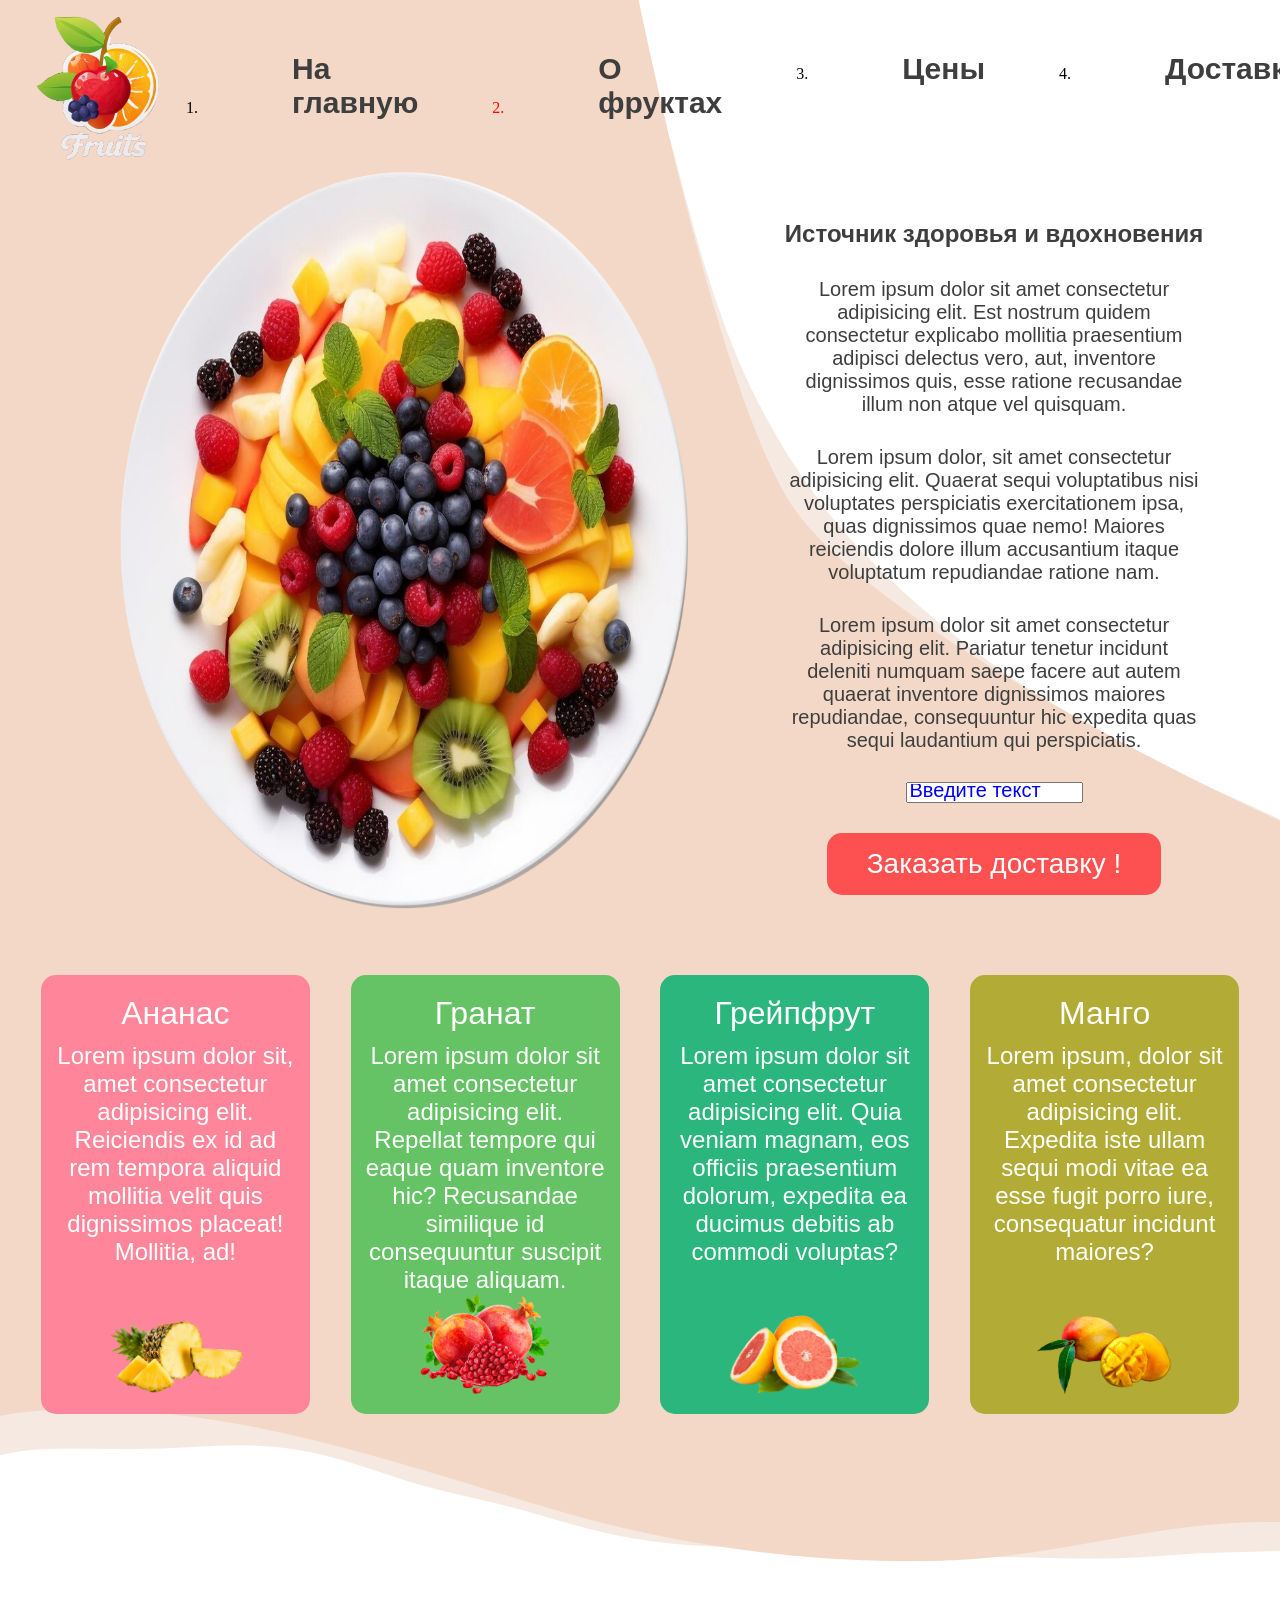
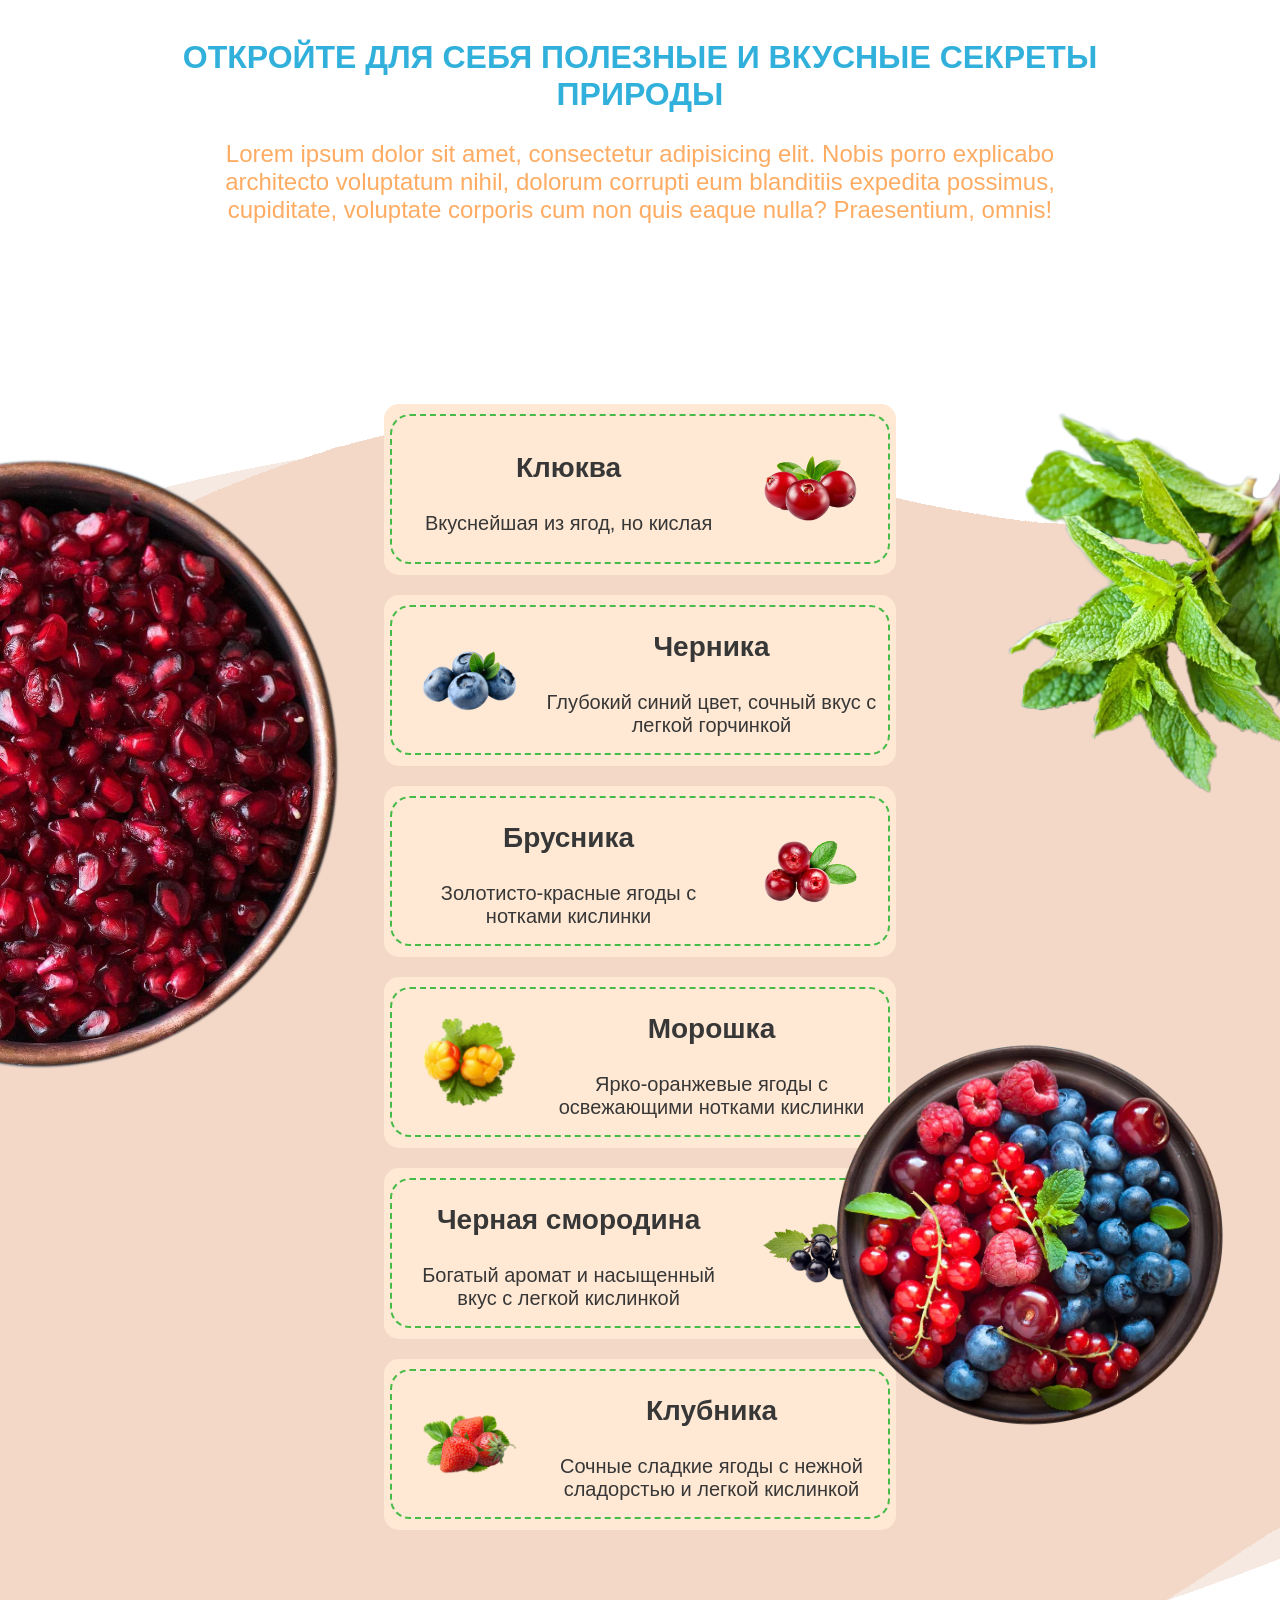
==== commit f75af8e1: "Страница о фруктах и ягодах + псевдоклассы и псевдоэлементы" ====
--- a/index.html
+++ b/index.html
@@ -7,24 +7,178 @@
     <link rel="stylesheet" href="style.css" />
   </head>
   <body>
-    <div class="fixed"></div>
-    <div class="initial"></div>
-    <div class="parent">
-      <!-- <div class="child_1"></div>
-      <div class="child_2"></div>
-      <div class="child_3"></div> -->
-    </div>
-    <div class="initial"></div>
-    <div class="parent"></div>
-    <div class="initial"></div>
-    <div class="container">
-      <div class="sticky-block"></div>
-    </div>
-    <div class="parent"></div>
-    <div class="initial"></div>
-    <div class="parent"></div>
-    <div class="initial"></div>
-    <div class="parent"></div>
-
+    <header>
+      <div class="header">
+        <img src="images_fruits/logo.png" alt="" width="132" />
+        <ul class="menu">
+          <li><a id="main" href="https://auto.ru/?utm_referrer=https%3A%2F%2Fwww.yandex.ru%2Fclck%2Fjsredir%3Ffrom%3Dyandex.ru%3Bsuggest%3Bbrowser%26text%3D" class="menu-item">На главную</a></li>
+          <li class="burger">
+            <a href="" class="menu-item">О фруктах</a>
+            <ul class="burger-button">
+              <li><a href="">Об Ананасе</a></li>
+              <li><a href="">О гранате</a></li>
+              <li><a href="">О Грейпфруте</a></li>
+              <li><a href="">О манго</a></li>
+            </ul>
+          </li>
+          <li><a href="" class="menu-item">Цены</a></li>
+          <li><a href="" class="menu-item">Доставка</a></li>
+        </ul>
+      </div>
+    </header>
+    <main>
+      <section class="section-1">
+        <img src="images_fruits/fruits.png" alt="" />
+        <div class="fruits-content">
+          <h3>Источник здоровья и вдохновения</h3>
+          <p>
+            Lorem ipsum dolor sit amet consectetur adipisicing elit. Est nostrum
+            quidem consectetur explicabo mollitia praesentium adipisci delectus
+            vero, aut, inventore dignissimos quis, esse ratione recusandae illum
+            non atque vel quisquam.
+          </p>
+          <p>
+            Lorem ipsum dolor, sit amet consectetur adipisicing elit. Quaerat
+            sequi voluptatibus nisi voluptates perspiciatis exercitationem ipsa,
+            quas dignissimos quae nemo! Maiores reiciendis dolore illum
+            accusantium itaque voluptatum repudiandae ratione nam.
+          </p>
+          <p>
+            Lorem ipsum dolor sit amet consectetur adipisicing elit. Pariatur
+            tenetur incidunt deleniti numquam saepe facere aut autem quaerat
+            inventore dignissimos maiores repudiandae, consequuntur hic expedita
+            quas sequi laudantium qui perspiciatis.
+          </p>
+          <form action="">
+            <input type="text" name="" id="text" placeholder="Введите текст">
+          </form>
+          <a href="" id="MainButton">Заказать доставку</a>
+        </div>
+      </section>
+      <section class="section-2">
+        <div class="fruit ananas">
+          <div class="fruit-cont">
+            <h3>Ананас</h3>
+            <p>
+              Lorem ipsum dolor sit, amet consectetur adipisicing elit.
+              Reiciendis ex id ad rem tempora aliquid mollitia velit quis
+              dignissimos placeat! Mollitia, ad!
+            </p>
+          </div>
+          <img src="images_fruits/ananas.png" alt="" />
+        </div>
+        <div class="fruit granat">
+          <div class="fruit-cont">
+            <h3>Гранат</h3>
+            <p>
+              Lorem ipsum dolor sit amet consectetur adipisicing elit. Repellat
+              tempore qui eaque quam inventore hic? Recusandae similique id
+              consequuntur suscipit itaque aliquam.
+            </p>
+          </div>
+          <img src="images_fruits/granade.png" alt="" />
+        </div>
+        <div class="fruit greipfruit">
+          <div class="fruit-cont">
+            <h3>Грейпфрут</h3>
+            <p>
+              Lorem ipsum dolor sit amet consectetur adipisicing elit. Quia
+              veniam magnam, eos officiis praesentium dolorum, expedita ea
+              ducimus debitis ab commodi voluptas?
+            </p>
+          </div>
+          <img src="images_fruits/grapefruit.png" alt="" />
+        </div>
+        <div class="fruit mango">
+          <div class="fruit-cont">
+            <h3>Манго</h3>
+            <p>
+              Lorem ipsum, dolor sit amet consectetur adipisicing elit. Expedita
+              iste ullam sequi modi vitae ea esse fugit porro iure, consequatur
+              incidunt maiores?
+            </p>
+          </div>
+          <img src="images_fruits/mango.png" alt="" />
+        </div>
+      </section>
+      <section class="section-3">
+        <h2>ОТКРОЙТЕ ДЛЯ СЕБЯ ПОЛЕЗНЫЕ И ВКУСНЫЕ СЕКРЕТЫ ПРИРОДЫ</h2>
+        <p>
+          Lorem ipsum dolor sit amet, consectetur adipisicing elit. Nobis porro
+          explicabo architecto voluptatum nihil, dolorum corrupti eum blanditiis
+          expedita possimus, cupiditate, voluptate corporis cum non quis eaque
+          nulla? Praesentium, omnis!
+        </p>
+      </section>
+      <section class="section-4">
+        <img
+          src="images_fruits/granade-bckg.png"
+          alt=""
+          class="granade-bckg"
+          width="380px"
+        />
+        <img src="images_fruits/mint.png" alt="" class="mint" width="280px" />
+        <img
+          src="images_fruits/fruit-plate.png"
+          alt=""
+          class="fruit-plate"
+          width="400px"
+        />
+        <div class="fruit-dotted-conts">
+          <div class="inside-dotted-cont">
+            <div class="dotted-cont-content">
+              <h3>Клюква</h3>
+              <p>Вкуснейшая из ягод, но кислая</p>
+            </div>
+            <img src="images_fruits/cranberry.png" alt="" />
+          </div>
+        </div>
+        <div class="fruit-dotted-conts">
+          <div class="inside-dotted-cont">
+            <img src="images_fruits/blueberry.png" alt="" />
+            <div class="dotted-cont-content">
+              <h3>Черника</h3>
+              <p>Глубокий синий цвет, сочный вкус с легкой горчинкой</p>
+            </div>
+          </div>
+        </div>
+        <div class="fruit-dotted-conts">
+          <div class="inside-dotted-cont">
+            <div class="dotted-cont-content">
+              <h3>Брусника</h3>
+              <p>Золотисто-красные ягоды с нотками кислинки</p>
+            </div>
+            <img src="images_fruits/cowberry.png" alt="" />
+          </div>
+        </div>
+        <div class="fruit-dotted-conts">
+          <div class="inside-dotted-cont">
+            <img src="images_fruits/cloudberry.png" alt="" />
+            <div class="dotted-cont-content">
+              <h3>Морошка</h3>
+              <p>Ярко-оранжевые ягоды с освежающими нотками кислинки</p>
+            </div>
+          </div>
+        </div>
+        <div class="fruit-dotted-conts">
+          <div class="inside-dotted-cont">
+            <div class="dotted-cont-content">
+              <h3>Черная смородина</h3>
+              <p>Богатый аромат и насыщенный вкус с легкой кислинкой</p>
+            </div>
+            <img src="images_fruits/blackcurrant.png" alt="" />
+          </div>
+        </div>
+        <div class="fruit-dotted-conts">
+          <div class="inside-dotted-cont">
+            <img src="images_fruits/strawberry.png" alt="" />
+            <div class="dotted-cont-content">
+              <h3>Клубника</h3>
+              <p>Сочные сладкие ягоды с нежной сладорстью и легкой кислинкой</p>
+            </div>
+          </div>
+        </div>
+      </section>
+    </main>
   </body>
 </html>
--- a/style.css
+++ b/style.css
@@ -1,78 +1,285 @@
-.initial{
-  background-color: goldenrod;
-  height: 200px;
-}
-
-.parent {
-  background-color: forestgreen;
-  height: 200px;
-  /* position: relative; */
-}
-
-.child_1 {
-  background-color: yellow;
-  /* position: relative; */
-  /* элемент можно спозиционировать относительно его исходной
-  позиции в потоке документа */
-  /* left: 200px;
-  top: 100px; */
-  /* position: absolute; */
-  /* left: 200px;
-  top: 100px; */
-  width: 100px;
-  height: 100px;
-  margin: 10px;
-}
-
-.child_2 {
+body {
+  background-image: url("images_fruits/main-background.png");
+  margin: 0;
+  padding: 0;
+}
+
+.header {
+  margin-top: 12px;
+  margin-inline-start: 30px;
+  display: flex;
+  justify-content: space-between;
+  align-items: center;
+}
+
+.burger{
+  position: relative;
+}
+
+.burger-button{
+  display: none;
+  width: 100%;
+    font-size: 30px;
+  position: absolute;
+  top: 40px;
+  left: 0px;
+  background-color: bisque;
+  list-style: none;
+  padding: 0;
+  text-align: center;
+
+}
+
+.burger:hover .burger-button{
+  display: inline-block;
+}
+
+.burger-button li{
+  margin: 10px auto;
+}
+
+.burger-button a{
+  text-decoration: none;
+}
+
+.menu {
+  list-style: none;
+  display: flex;
+}
+
+.menu-item {
+  display: inline-block;
+  font-size: 30px;
+  margin-inline: 90px;
+  text-decoration: none;
+  font-weight: 700;
+  color: rgb(62, 62, 62);
+  font-family: "Gill Sans", "Gill Sans MT", Calibri, "Trebuchet MS", sans-serif;
+}
+
+.section-1 {
+  display: flex;
+  justify-content: space-around;
+  margin-inline: 50px;
+}
+
+.section-1 img {
+  width: 50%;
+  margin: 0 auto;
+}
+
+.section-1 .fruits-content {
+  width: 40%;
+  text-align: center;
+  color: rgb(62, 62, 62);
+}
+.section-1 .fruits-content h3 {
+  margin-top: 60px;
+  font-size: 24px;
+  font-family: "Gill Sans", "Gill Sans MT", Calibri, "Trebuchet MS", sans-serif;
+}
+
+.section-1 .fruits-content p {
+  margin: 30px 30px;
+  font-size: 20px;
+  font-family: "Gill Sans", "Gill Sans MT", Calibri, "Trebuchet MS", sans-serif;
+}
+
+.section-1 .fruits-content a {
+  display: inline-block;
+  margin: 30px 30px;
+  text-decoration: none;
+  background-color: rgb(253, 80, 80);
+  color: white;
+  padding: 15px 40px;
+  border-radius: 15px;
+  font-size: 28px;
+  font-weight: 100;
+  font-family: "Gill Sans", "Gill Sans MT", Calibri, "Trebuchet MS", sans-serif;
+}
+
+.section-2 {
+  margin-top: 50px;
+  display: flex;
+  justify-content: space-evenly;
+}
+
+.fruit {
+  width: 21%;
+  border-radius: 15px;
+  color: rgb(255, 255, 255);
+  text-align: center;
+  display: flex;
+  flex-direction: column;
+  justify-content: space-between;
+  align-items: center;
+}
+
+.fruit img {
+  width: 50%;
+  margin-bottom: 20px;
+}
+
+.fruit h3 {
+  font-family: "Gill Sans", "Gill Sans MT", Calibri, "Trebuchet MS", sans-serif;
+  font-size: 32px;
+  font-weight: 500;
+  margin-top: 20px;
+  margin-bottom: 10px;
+}
+
+.fruit p {
+  font-size: 24px;
+  margin: 0 auto;
+  width: 90%;
+  font-weight: 300;
+  font-family: "Gill Sans", "Gill Sans MT", Calibri, "Trebuchet MS", sans-serif;
+}
+
+.granat {
+  background-color: rgb(101, 195, 101);
+}
+
+.ananas {
+  background-color: rgb(255, 134, 154);
+}
+
+.greipfruit {
+  background-color: rgb(42, 182, 124);
+}
+
+.mango {
+  background-color: rgb(178, 172, 54);
+}
+
+.section-3 {
+  text-align: center;
+  margin: 25vh 20vh 20vh 20vh;
+}
+
+.section-3 h2 {
+  font-size: 32px;
+  font-weight: 700;
+  color: rgb(48, 176, 218);
+  font-family: "Gill Sans", "Gill Sans MT", Calibri, "Trebuchet MS", sans-serif;
+}
+
+.section-3 p {
+  font-size: 24px;
+  font-weight: 500;
+  color: rgb(254, 172, 99);
+  font-family: "Gill Sans", "Gill Sans MT", Calibri, "Trebuchet MS", sans-serif;
+}
+
+.fruit-dotted-conts {
+  width: 40%;
+  height: 19vh;
+  margin: 20px auto;
+  background-color: rgb(255, 233, 212);
+  border-radius: 15px;
+  display: flex;
+
+}
+
+.inside-dotted-cont {
+  display: flex;
+  width: 93%;
+  height: 85%;
+  margin: auto;
+  align-items: center;
+  text-align: center;
+  justify-content: space-between;
+  border: dashed rgb(71, 187, 71) 2px;
+  border-radius: 20px;
+  padding-inline: 10px;
+}
+
+.inside-dotted-cont img {
+  width: 20%;
+  margin-inline: 20px;
+}
+
+.dotted-cont-content {
+  width: 70%;
+}
+
+.dotted-cont-content h3 {
+  font-size: 28px;
+  font-weight: 700;
+  color: rgb(55, 55, 55);
+  font-family: "Gill Sans", "Gill Sans MT", Calibri, "Trebuchet MS", sans-serif;
+}
+
+.dotted-cont-content p {
+  font-size: 20px;
+  font-weight: 400;
+  color: rgb(55, 55, 55);
+  font-family: "Gill Sans", "Gill Sans MT", Calibri, "Trebuchet MS", sans-serif;
+}
+
+.section-4{
+  position: relative;
+  margin-bottom: 100px;
+}
+
+.granade-bckg{
+  position: absolute;
+  top: 10px;
+}
+
+.mint{
+  position: absolute;
+  right: 0px;
+}
+.fruit-plate{
+  position: absolute;
+  right: 50px;
+  bottom: 100px;
+}
+
+
+#MainButton:hover {
+  background-color: brown;
+}
+
+#MainButton:active {
+  background-color: rgb(0, 0, 0);
+}
+
+#MainButton:focus::before {
+  background-color: green;
+  content: "!";
+}
+
+#text:focus{
   background-color: blue;
-  /* position: relative;
-  left: 200px;
-  top: 50px; */
-  /* position: absolute;
-  left: 200px;
-  top: 50px; */
-
-  width: 100px;
-  height: 100px;
-  margin: 10px;
-}
-
-.child_3 {
+}
+
+/* #main:visited{
+  color: orange;
+} */
+
+.menu {
+  list-style: decimal;
+  
+}
+
+/* first-child    last-child */
+
+.menu li:nth-child(3n-1){
+  color: red;
+}
+
+#MainButton::after{
+  content: " ! ";
+}
+
+.fruits-content p::selection{
   background-color: red;
-  /* position: relative;
-  left: 200px;
-  top: 0px; */
-  /* position: absolute;
-  left: 200px;
-  top: 0px; */
-  width: 100px;
-  height: 100px;
-  margin: 10px;
-}
-
-
-.fixed{
-  width: 100px;
-  height: 100px;
-  background-color: black;
-
-  position: fixed;
-  top: 50%;
-  left: 25%;
-}
-
-.container{
-  background-color: lightgreen;
-  height: 500px;
-}
-
-.sticky-block{
-  width: 100px;
-  height: 100px;
-  background-color: black;
-  position: sticky;
-  top: 0;
-  left: 50%;
-  /* z-index: ; */
-}+}
+
+#text::placeholder{
+  color: blue;
+  font-size: 20px;
+}
+
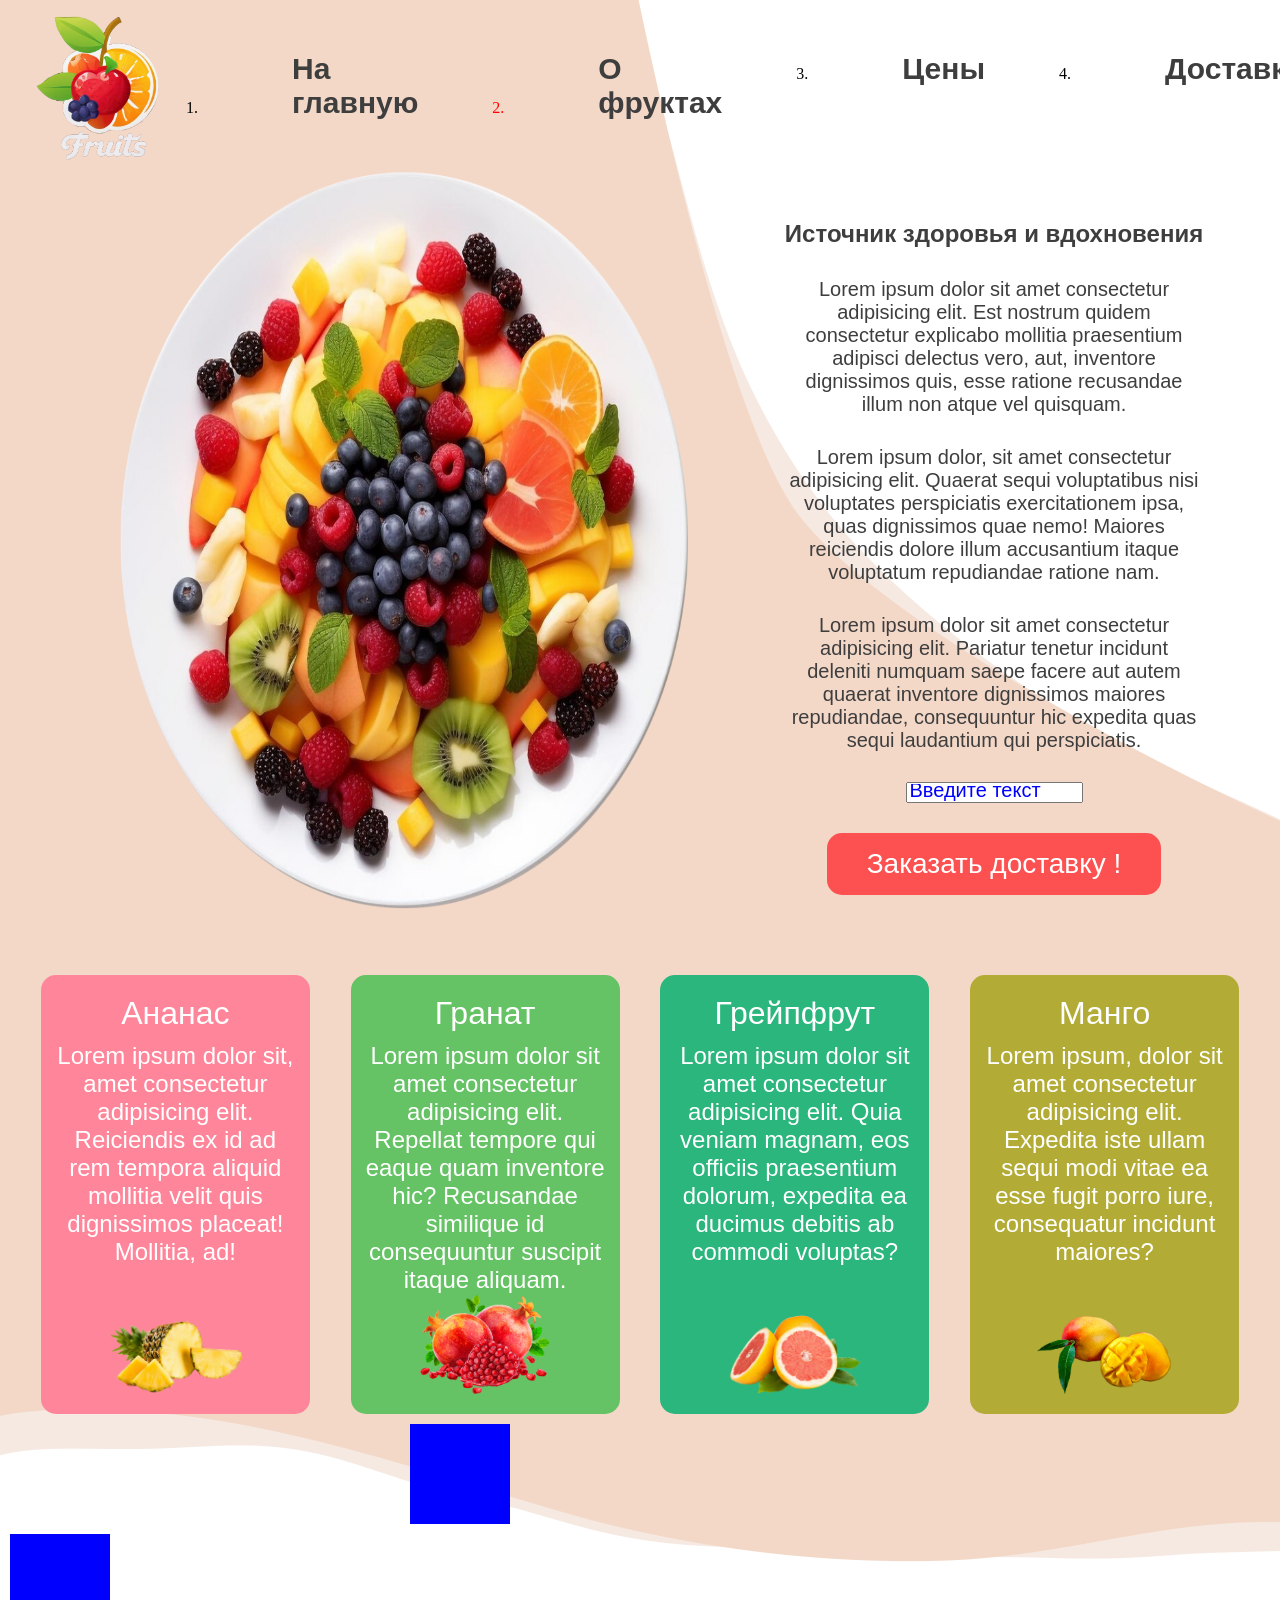
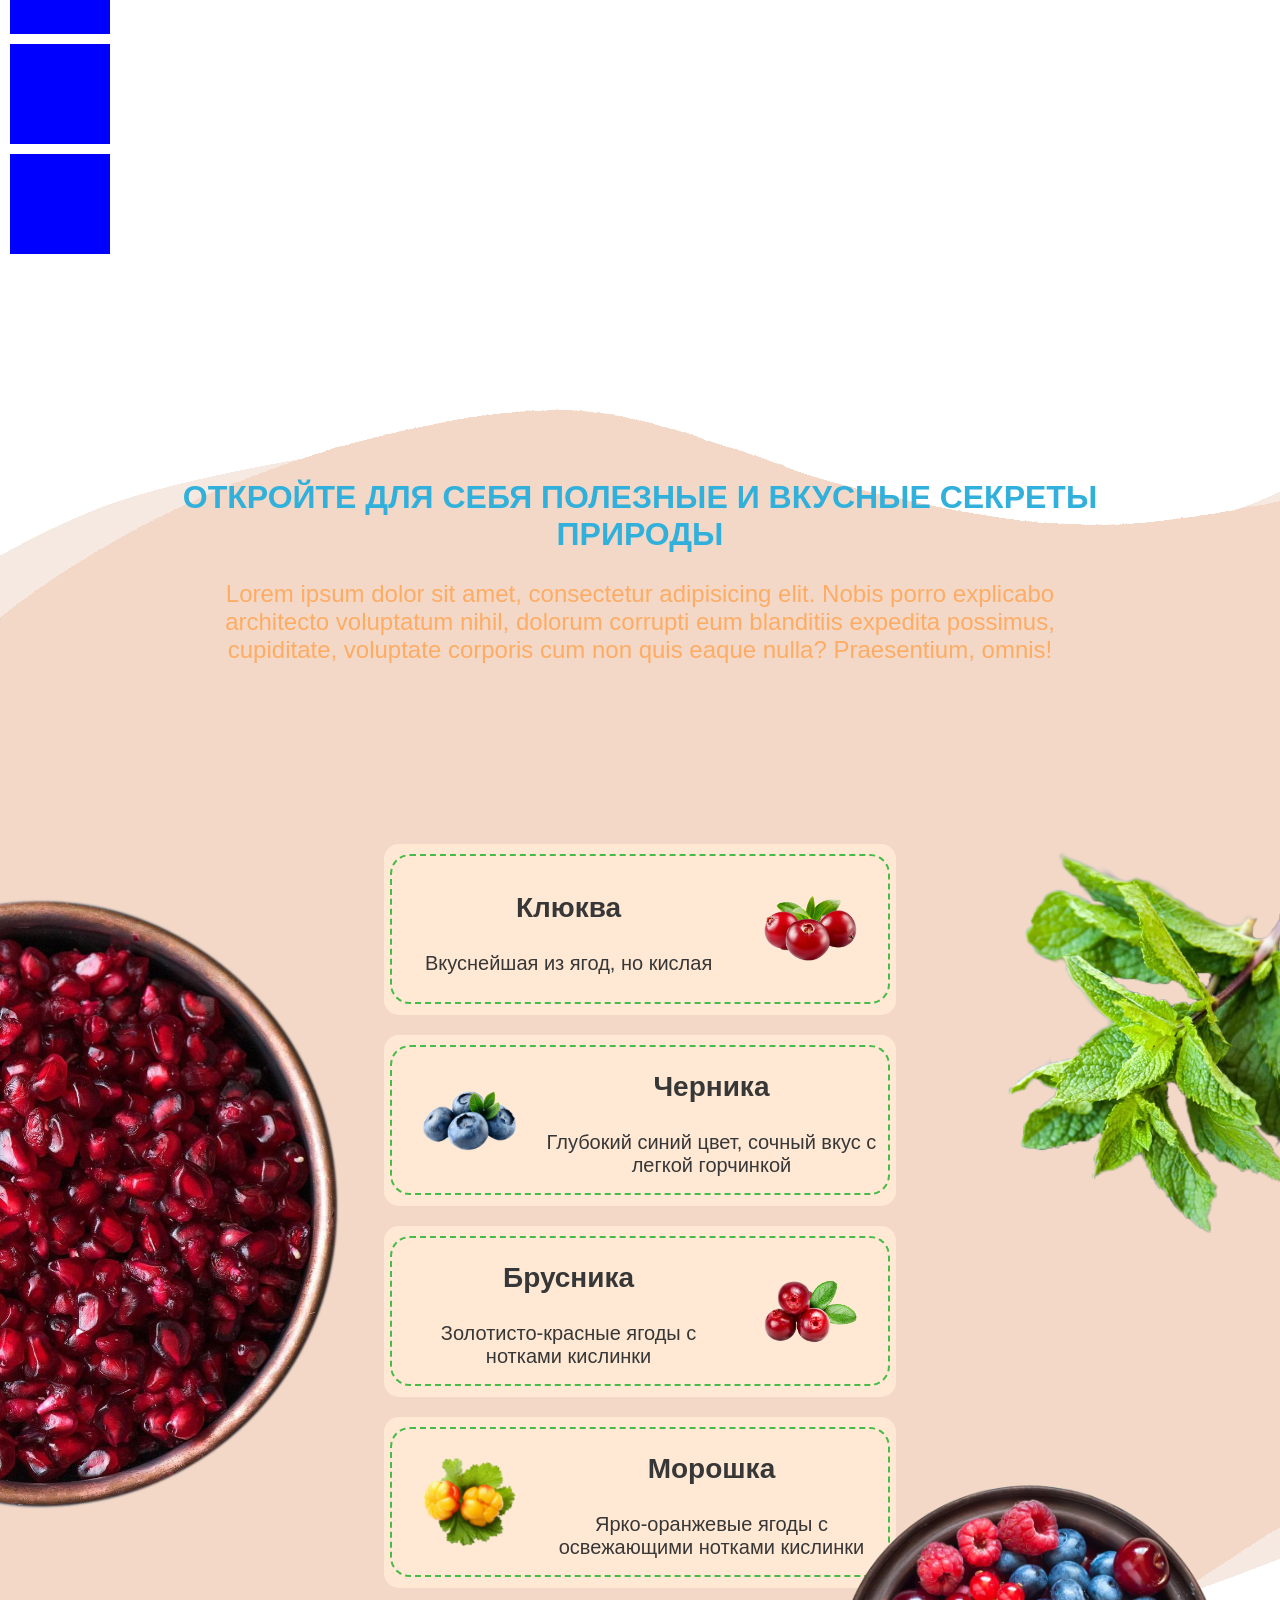
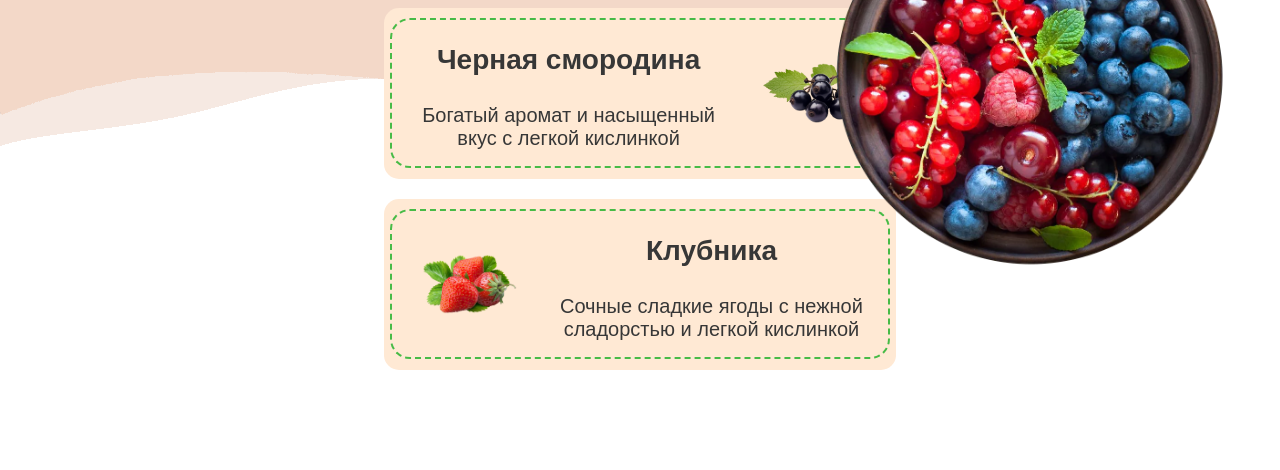
==== commit b81402d9: "анимации" ====
--- a/index.html
+++ b/index.html
@@ -101,6 +101,12 @@
           <img src="images_fruits/mango.png" alt="" />
         </div>
       </section>
+      <section class="section-anim">
+          <div></div>
+          <div></div>
+          <div></div>
+          <div></div>
+      </section>
       <section class="section-3">
         <h2>ОТКРОЙТЕ ДЛЯ СЕБЯ ПОЛЕЗНЫЕ И ВКУСНЫЕ СЕКРЕТЫ ПРИРОДЫ</h2>
         <p>
--- a/style.css
+++ b/style.css
@@ -12,14 +12,14 @@
   align-items: center;
 }
 
-.burger{
+.burger {
   position: relative;
 }
 
-.burger-button{
+.burger-button {
   display: none;
   width: 100%;
-    font-size: 30px;
+  font-size: 30px;
   position: absolute;
   top: 40px;
   left: 0px;
@@ -27,18 +27,17 @@
   list-style: none;
   padding: 0;
   text-align: center;
-
-}
-
-.burger:hover .burger-button{
+}
+
+.burger:hover .burger-button {
   display: inline-block;
 }
 
-.burger-button li{
+.burger-button li {
   margin: 10px auto;
 }
 
-.burger-button a{
+.burger-button a {
   text-decoration: none;
 }
 
@@ -101,6 +100,7 @@
 .section-2 {
   margin-top: 50px;
   display: flex;
+  flex-wrap: wrap;
   justify-content: space-evenly;
 }
 
@@ -178,7 +178,6 @@
   background-color: rgb(255, 233, 212);
   border-radius: 15px;
   display: flex;
-
 }
 
 .inside-dotted-cont {
@@ -217,29 +216,30 @@
   font-family: "Gill Sans", "Gill Sans MT", Calibri, "Trebuchet MS", sans-serif;
 }
 
-.section-4{
+.section-4 {
   position: relative;
   margin-bottom: 100px;
 }
 
-.granade-bckg{
+.granade-bckg {
   position: absolute;
   top: 10px;
 }
 
-.mint{
+.mint {
   position: absolute;
   right: 0px;
 }
-.fruit-plate{
+.fruit-plate {
   position: absolute;
   right: 50px;
   bottom: 100px;
 }
 
-
 #MainButton:hover {
   background-color: brown;
+  scale: 1.1;
+  filter: blur(10px) brightness(50%);
 }
 
 #MainButton:active {
@@ -251,7 +251,7 @@
   content: "!";
 }
 
-#text:focus{
+#text:focus {
   background-color: blue;
 }
 
@@ -261,25 +261,115 @@
 
 .menu {
   list-style: decimal;
-  
 }
 
 /* first-child    last-child */
 
-.menu li:nth-child(3n-1){
+.menu li:nth-child(3n-1) {
   color: red;
 }
 
-#MainButton::after{
+#MainButton::after {
   content: " ! ";
 }
 
-.fruits-content p::selection{
+.fruits-content p::selection {
   background-color: red;
 }
 
-#text::placeholder{
+#text::placeholder {
   color: blue;
   font-size: 20px;
 }
 
+.section-anim div {
+  width: 100px;
+  height: 100px;
+  margin: 10px;
+  background-color: blue;
+  /* transition: padding-left 2s, transform 2s; */
+  transition: 2s;
+  /* animation-direction: ; */
+  animation-iteration-count: infinite;
+  animation-direction: alternate;
+  animation-fill-mode: forwards;
+  /* animation: move1;
+  animation-duration: 2s;
+  animation-iteration-count: infinite;
+  animation-direction: alternate;
+  
+  animation-delay: 1s;
+  animation-timing-function: ease-out; */
+}
+
+.section-anim div:nth-child(1){
+  animation: move1 3s forwards;
+}
+
+.section-anim div:nth-child(2):hover{
+  background-color: aqua;
+  transform: rotateY(180deg);
+}
+/* 
+.section-anim div:nth-child(3):hover{
+  background-color: aqua;
+  padding-left: 400px;
+  transition-timing-function: ease-out;
+}
+.section-anim div:nth-child(4):hover{
+  background-color: aqua;
+  transition-timing-function:cubic-bezier(0.19, 1.48, 0.92, -0.5);
+  transform:translate(100px, 100px); */
+
+/* transform rotate, translate, scale */
+
+/* } */
+@keyframes move {
+  from {
+    transform: translateX(0);
+  }
+  to {
+    transform: translateX(100px);
+  }
+}
+
+@keyframes move1 {
+  0% {
+    transform: translate(0, 0) rotateZ(0deg);
+  }
+  25%{
+    transform: translate(100px, -50px) rotateZ(45deg);
+
+  }
+  50% {
+    transform: translate(200px, 0px) rotateZ(90deg);
+
+  }
+  75%{
+    transform: translate(300px, 50px) rotateZ(150deg);
+  }
+  100% {
+    transform: translate(400px, 0px) rotateZ(180deg);
+  }
+}
+
+/* @media (max-width: 1000px) {
+  .menu{
+    display: block;
+  }
+  .fruit {
+    width: 85%;
+    margin: 20px;
+  } 
+}
+
+
+@media (max-width: 425px) {
+  .menu{
+    display: block;
+  }
+  .fruit {
+    width: 50%;
+    margin: 20px auto;
+  } 
+} */
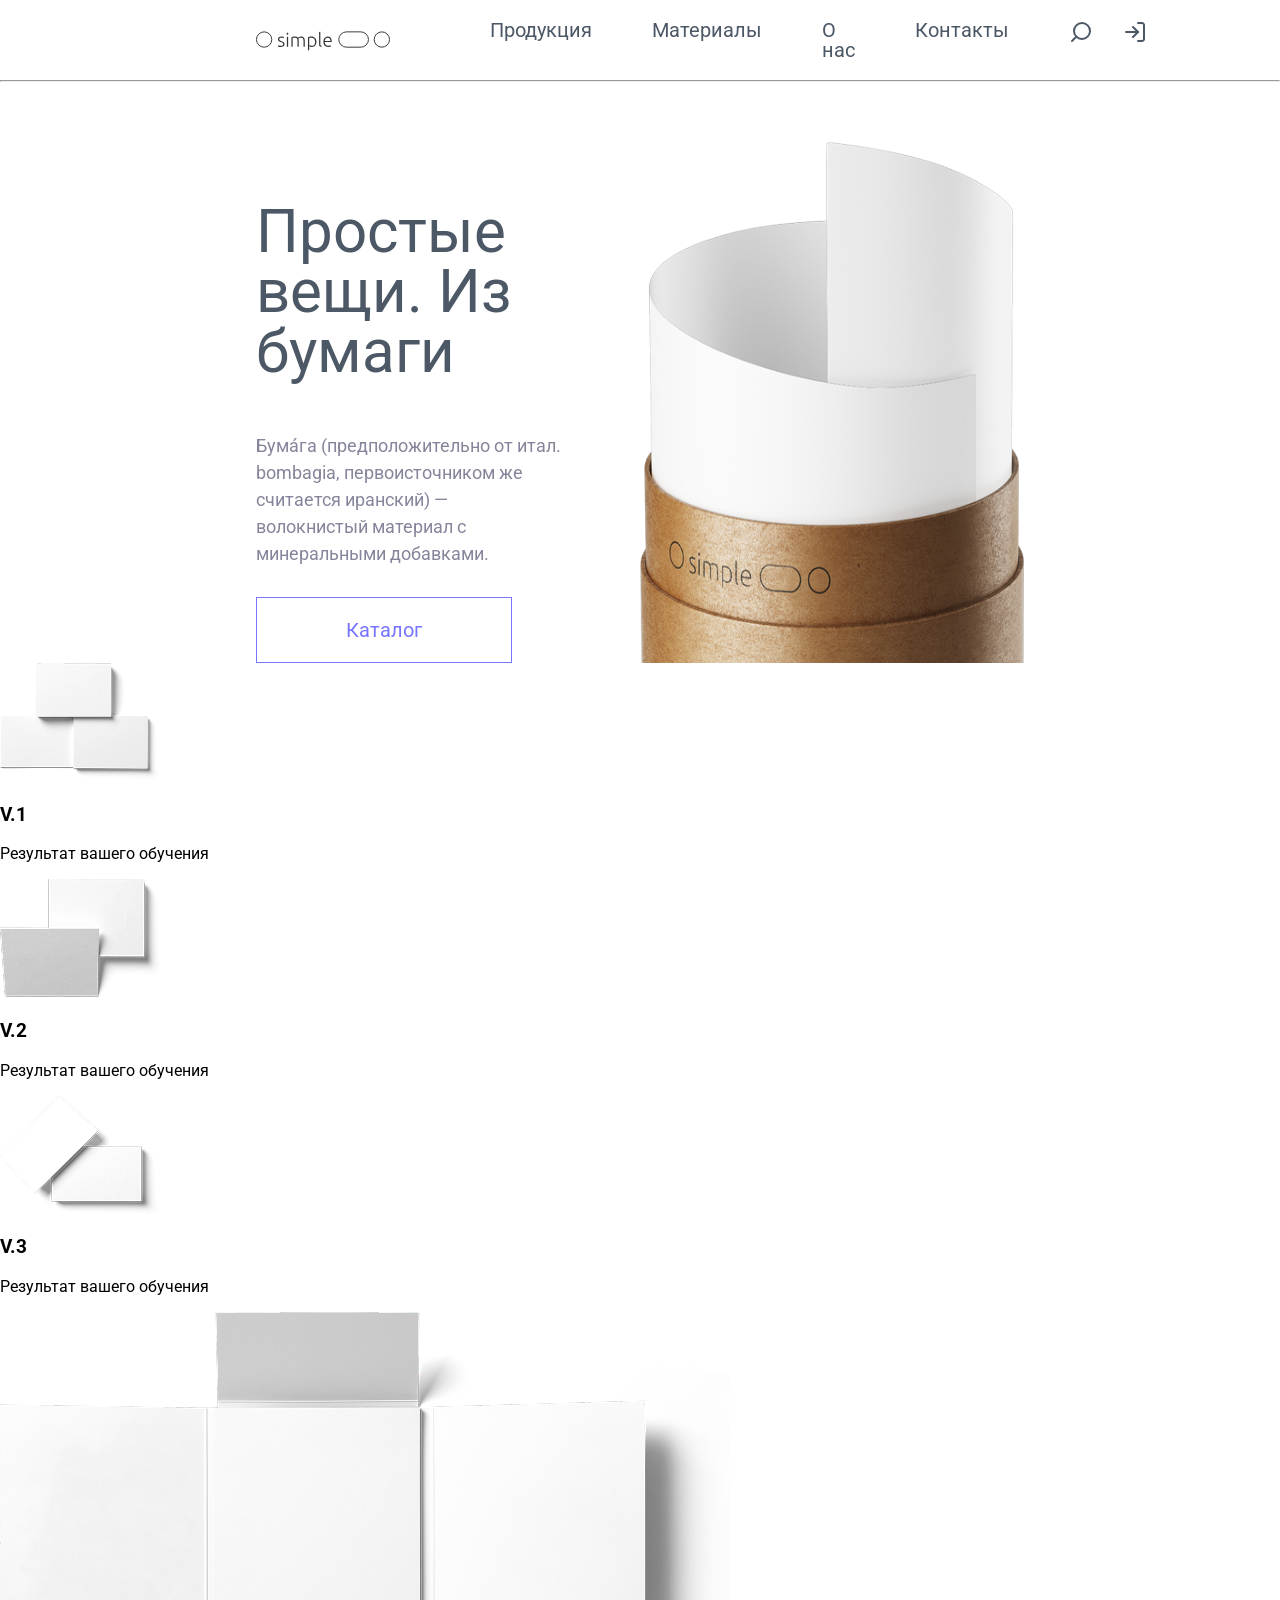
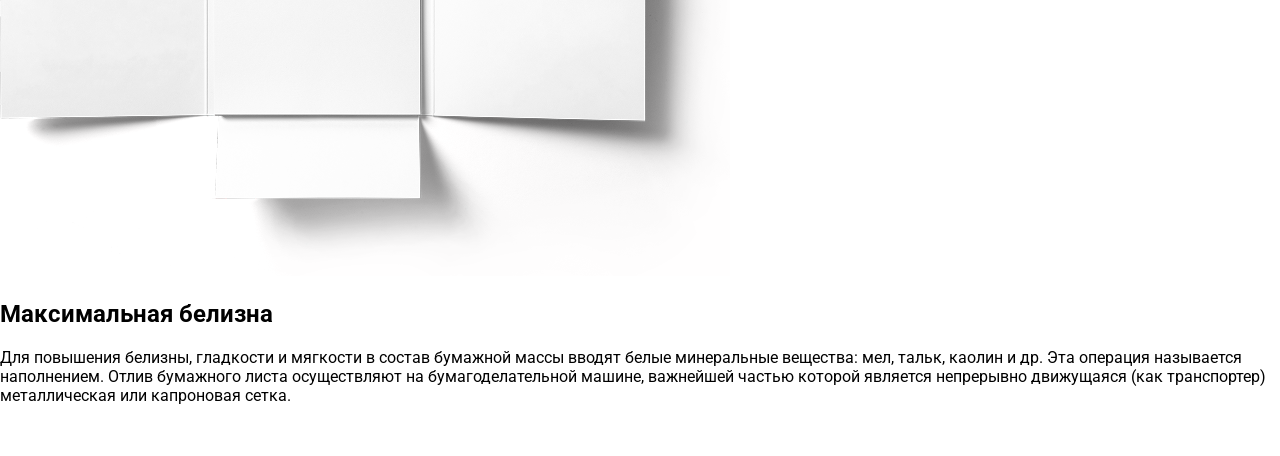
==== commit f589f5f8: "наработки финального проекта" ====
--- a/index.html
+++ b/index.html
@@ -5,186 +5,90 @@
     <meta name="viewport" content="width=device-width, initial-scale=1.0" />
     <title>Document</title>
     <link rel="stylesheet" href="style.css" />
+    <link rel="preconnect" href="https://fonts.googleapis.com" />
+    <link rel="preconnect" href="https://fonts.gstatic.com" crossorigin />
+    <link
+      href="https://fonts.googleapis.com/css2?family=Roboto:ital,wght@0,100..900;1,100..900&display=swap"
+      rel="stylesheet"
+    />
   </head>
   <body>
     <header>
       <div class="header">
-        <img src="images_fruits/logo.png" alt="" width="132" />
-        <ul class="menu">
-          <li><a id="main" href="https://auto.ru/?utm_referrer=https%3A%2F%2Fwww.yandex.ru%2Fclck%2Fjsredir%3Ffrom%3Dyandex.ru%3Bsuggest%3Bbrowser%26text%3D" class="menu-item">На главную</a></li>
-          <li class="burger">
-            <a href="" class="menu-item">О фруктах</a>
-            <ul class="burger-button">
-              <li><a href="">Об Ананасе</a></li>
-              <li><a href="">О гранате</a></li>
-              <li><a href="">О Грейпфруте</a></li>
-              <li><a href="">О манго</a></li>
-            </ul>
+        <img src="fp_images/Frame 85.svg" alt="" />
+        <ul>
+          <li><a href="">Продукция</a></li>
+          <li><a href="">Материалы</a></li>
+          <li><a href="">О нас</a></li>
+          <li><a href="">Контакты</a></li>
+          <li>
+            <div class="header-icons">
+              <a href=""><img src="fp_images/search.svg" alt="" /></a>
+              <a href=""><img src="fp_images/log-in.svg" alt="" /></a>
+            </div>
           </li>
-          <li><a href="" class="menu-item">Цены</a></li>
-          <li><a href="" class="menu-item">Доставка</a></li>
         </ul>
       </div>
     </header>
+    <hr />
     <main>
-      <section class="section-1">
-        <img src="images_fruits/fruits.png" alt="" />
-        <div class="fruits-content">
-          <h3>Источник здоровья и вдохновения</h3>
+      <section class="section1">
+        <div class="main-info">
+          <h1>Простые вещи. Из бумаги</h1>
           <p>
-            Lorem ipsum dolor sit amet consectetur adipisicing elit. Est nostrum
-            quidem consectetur explicabo mollitia praesentium adipisci delectus
-            vero, aut, inventore dignissimos quis, esse ratione recusandae illum
-            non atque vel quisquam.
+            Бума́га (предположительно от итал. bombagia, первоисточником же
+            считается иранский) — волокнистый материал с минеральными добавками.
           </p>
-          <p>
-            Lorem ipsum dolor, sit amet consectetur adipisicing elit. Quaerat
-            sequi voluptatibus nisi voluptates perspiciatis exercitationem ipsa,
-            quas dignissimos quae nemo! Maiores reiciendis dolore illum
-            accusantium itaque voluptatum repudiandae ratione nam.
-          </p>
-          <p>
-            Lorem ipsum dolor sit amet consectetur adipisicing elit. Pariatur
-            tenetur incidunt deleniti numquam saepe facere aut autem quaerat
-            inventore dignissimos maiores repudiandae, consequuntur hic expedita
-            quas sequi laudantium qui perspiciatis.
-          </p>
-          <form action="">
-            <input type="text" name="" id="text" placeholder="Введите текст">
-          </form>
-          <a href="" id="MainButton">Заказать доставку</a>
+          <a href="">Каталог</a>
         </div>
+        <img src="fp_images/Layer 2 copy.png" alt="" />
       </section>
-      <section class="section-2">
-        <div class="fruit ananas">
-          <div class="fruit-cont">
-            <h3>Ананас</h3>
-            <p>
-              Lorem ipsum dolor sit, amet consectetur adipisicing elit.
-              Reiciendis ex id ad rem tempora aliquid mollitia velit quis
-              dignissimos placeat! Mollitia, ad!
-            </p>
+      <section class="section2">
+        <div class="mini-info">
+          <div class="mini-info-card">
+            <img src="fp_images/Buissnes Cards v2 (85x55).png" alt="" />
+            <div class="mini-info-card-content">
+              <h3>V.1</h3>
+              <p>Результат вашего обучения</p>
+            </div>
           </div>
-          <img src="images_fruits/ananas.png" alt="" />
-        </div>
-        <div class="fruit granat">
-          <div class="fruit-cont">
-            <h3>Гранат</h3>
-            <p>
-              Lorem ipsum dolor sit amet consectetur adipisicing elit. Repellat
-              tempore qui eaque quam inventore hic? Recusandae similique id
-              consequuntur suscipit itaque aliquam.
-            </p>
+          <div class="mini-info-card">
+            <img src="fp_images/Buissnes Cards v6 (85x55) 1.png" alt="" />
+            <div class="mini-info-card-content">
+              <h3>V.2</h3>
+              <p>Результат вашего обучения</p>
+            </div>
           </div>
-          <img src="images_fruits/granade.png" alt="" />
-        </div>
-        <div class="fruit greipfruit">
-          <div class="fruit-cont">
-            <h3>Грейпфрут</h3>
-            <p>
-              Lorem ipsum dolor sit amet consectetur adipisicing elit. Quia
-              veniam magnam, eos officiis praesentium dolorum, expedita ea
-              ducimus debitis ab commodi voluptas?
-            </p>
-          </div>
-          <img src="images_fruits/grapefruit.png" alt="" />
-        </div>
-        <div class="fruit mango">
-          <div class="fruit-cont">
-            <h3>Манго</h3>
-            <p>
-              Lorem ipsum, dolor sit amet consectetur adipisicing elit. Expedita
-              iste ullam sequi modi vitae ea esse fugit porro iure, consequatur
-              incidunt maiores?
-            </p>
-          </div>
-          <img src="images_fruits/mango.png" alt="" />
-        </div>
-      </section>
-      <section class="section-anim">
-          <div></div>
-          <div></div>
-          <div></div>
-          <div></div>
-      </section>
-      <section class="section-3">
-        <h2>ОТКРОЙТЕ ДЛЯ СЕБЯ ПОЛЕЗНЫЕ И ВКУСНЫЕ СЕКРЕТЫ ПРИРОДЫ</h2>
-        <p>
-          Lorem ipsum dolor sit amet, consectetur adipisicing elit. Nobis porro
-          explicabo architecto voluptatum nihil, dolorum corrupti eum blanditiis
-          expedita possimus, cupiditate, voluptate corporis cum non quis eaque
-          nulla? Praesentium, omnis!
-        </p>
-      </section>
-      <section class="section-4">
-        <img
-          src="images_fruits/granade-bckg.png"
-          alt=""
-          class="granade-bckg"
-          width="380px"
-        />
-        <img src="images_fruits/mint.png" alt="" class="mint" width="280px" />
-        <img
-          src="images_fruits/fruit-plate.png"
-          alt=""
-          class="fruit-plate"
-          width="400px"
-        />
-        <div class="fruit-dotted-conts">
-          <div class="inside-dotted-cont">
-            <div class="dotted-cont-content">
-              <h3>Клюква</h3>
-              <p>Вкуснейшая из ягод, но кислая</p>
-            </div>
-            <img src="images_fruits/cranberry.png" alt="" />
-          </div>
-        </div>
-        <div class="fruit-dotted-conts">
-          <div class="inside-dotted-cont">
-            <img src="images_fruits/blueberry.png" alt="" />
-            <div class="dotted-cont-content">
-              <h3>Черника</h3>
-              <p>Глубокий синий цвет, сочный вкус с легкой горчинкой</p>
+          <div class="mini-info-card">
+            <img src="fp_images/Buissnes Cards v5 (85x55) 1.png" alt="" />
+            <div class="mini-info-card-content">
+              <h3>V.3</h3>
+              <p>Результат вашего обучения</p>
             </div>
           </div>
         </div>
-        <div class="fruit-dotted-conts">
-          <div class="inside-dotted-cont">
-            <div class="dotted-cont-content">
-              <h3>Брусника</h3>
-              <p>Золотисто-красные ягоды с нотками кислинки</p>
-            </div>
-            <img src="images_fruits/cowberry.png" alt="" />
-          </div>
-        </div>
-        <div class="fruit-dotted-conts">
-          <div class="inside-dotted-cont">
-            <img src="images_fruits/cloudberry.png" alt="" />
-            <div class="dotted-cont-content">
-              <h3>Морошка</h3>
-              <p>Ярко-оранжевые ягоды с освежающими нотками кислинки</p>
-            </div>
-          </div>
-        </div>
-        <div class="fruit-dotted-conts">
-          <div class="inside-dotted-cont">
-            <div class="dotted-cont-content">
-              <h3>Черная смородина</h3>
-              <p>Богатый аромат и насыщенный вкус с легкой кислинкой</p>
-            </div>
-            <img src="images_fruits/blackcurrant.png" alt="" />
-          </div>
-        </div>
-        <div class="fruit-dotted-conts">
-          <div class="inside-dotted-cont">
-            <img src="images_fruits/strawberry.png" alt="" />
-            <div class="dotted-cont-content">
-              <h3>Клубника</h3>
-              <p>Сочные сладкие ягоды с нежной сладорстью и легкой кислинкой</p>
-            </div>
+        <div class="main-info-section2">
+          <img src="fp_images/Folder v8 Open 1.png" alt="" />
+          <div class="main-info-content">
+            <h2>Максимальная белизна</h2>
+            <p>
+              Для повышения белизны, гладкости и мягкости в состав бумажной
+              массы вводят белые минеральные вещества: мел, тальк, каолин и др.
+              Эта операция называется наполнением. Отлив бумажного листа
+              осуществляют на бумагоделательной машине, важнейшей частью которой
+              является непрерывно движущаяся (как транспортер) металлическая или
+              капроновая сетка.
+            </p>
           </div>
         </div>
       </section>
+      <div class="f">
+        <div>
+          <p></p>
+          <img src="" alt="">
+        </div>
+        <img class="s" src="" alt="">
+      </div>
     </main>
   </body>
 </html>
--- a/style.css
+++ b/style.css
@@ -1,375 +1,107 @@
 body {
-  background-image: url("images_fruits/main-background.png");
   margin: 0;
   padding: 0;
+  font-family: "Roboto", sans-serif;
 }
 
 .header {
-  margin-top: 12px;
-  margin-inline-start: 30px;
   display: flex;
+  width: 60%;
+  height: 80px;
+  margin: 0 auto;
   justify-content: space-between;
   align-items: center;
 }
 
-.burger {
-  position: relative;
+.header > img {
+  height: 22px;
 }
 
-.burger-button {
-  display: none;
-  width: 100%;
-  font-size: 30px;
-  position: absolute;
-  top: 40px;
-  left: 0px;
-  background-color: bisque;
+.header ul {
+  display: flex;
   list-style: none;
-  padding: 0;
-  text-align: center;
 }
 
-.burger:hover .burger-button {
-  display: inline-block;
-}
-
-.burger-button li {
-  margin: 10px auto;
-}
-
-.burger-button a {
-  text-decoration: none;
-}
-
-.menu {
-  list-style: none;
+.header ul li {
+  margin-left: 60px;
   display: flex;
 }
 
-.menu-item {
-  display: inline-block;
-  font-size: 30px;
-  margin-inline: 90px;
+.header ul li a {
   text-decoration: none;
-  font-weight: 700;
-  color: rgb(62, 62, 62);
-  font-family: "Gill Sans", "Gill Sans MT", Calibri, "Trebuchet MS", sans-serif;
+  font-weight: 400;
+  font-size: 20px;
+  line-height: 100%;
+  letter-spacing: 0%;
+  color: #4c5866;
 }
 
-.section-1 {
+.header ul li div {
+  width: 78px;
   display: flex;
-  justify-content: space-around;
-  margin-inline: 50px;
+  justify-content: space-between;
 }
 
-.section-1 img {
-  width: 50%;
-  margin: 0 auto;
+hr {
+  margin: 0;
+  border: 1% solid #4c5866;
 }
 
-.section-1 .fruits-content {
-  width: 40%;
-  text-align: center;
-  color: rgb(62, 62, 62);
-}
-.section-1 .fruits-content h3 {
+.section1 {
+  display: flex;
+  width: 60%;
+  margin: 0 auto;
   margin-top: 60px;
-  font-size: 24px;
-  font-family: "Gill Sans", "Gill Sans MT", Calibri, "Trebuchet MS", sans-serif;
+  justify-content: space-between;
 }
 
-.section-1 .fruits-content p {
-  margin: 30px 30px;
-  font-size: 20px;
-  font-family: "Gill Sans", "Gill Sans MT", Calibri, "Trebuchet MS", sans-serif;
+.section1 img {
+  width: 50%;
 }
 
-.section-1 .fruits-content a {
-  display: inline-block;
-  margin: 30px 30px;
-  text-decoration: none;
-  background-color: rgb(253, 80, 80);
-  color: white;
-  padding: 15px 40px;
-  border-radius: 15px;
-  font-size: 28px;
-  font-weight: 100;
-  font-family: "Gill Sans", "Gill Sans MT", Calibri, "Trebuchet MS", sans-serif;
+.section1 .main-info {
+  width: 40%;
 }
 
-.section-2 {
-  margin-top: 50px;
-  display: flex;
-  flex-wrap: wrap;
-  justify-content: space-evenly;
+.main-info h1 {
+  font-weight: 400;
+  font-size: 60px;
+  line-height: 100%;
+  letter-spacing: 0%;
+  color: #4C5866;
+  margin-top: 60px;
 }
 
-.fruit {
-  width: 21%;
-  border-radius: 15px;
-  color: rgb(255, 255, 255);
-  text-align: center;
-  display: flex;
-  flex-direction: column;
-  justify-content: space-between;
-  align-items: center;
+.main-info p{
+font-weight: 400;
+font-size: 18px;
+line-height: 150%;
+letter-spacing: 0%;
+color: #85859B;
+margin-block: 30px;
 }
 
-.fruit img {
-  width: 50%;
-  margin-bottom: 20px;
+.main-info a{
+display: inline-block;
+border-width: 1px;
+top: 290px;
+padding-top: 22px;
+padding-right: 89px;
+padding-bottom: 22px;
+padding-left: 89px;
+border: 1px solid #7875FE;
+font-weight: 400;
+font-size: 20px;
+line-height: 100%;
+color: #7875FE;
+text-decoration: none;
 }
 
-.fruit h3 {
-  font-family: "Gill Sans", "Gill Sans MT", Calibri, "Trebuchet MS", sans-serif;
-  font-size: 32px;
-  font-weight: 500;
-  margin-top: 20px;
-  margin-bottom: 10px;
+.f{
+  display: flex;
+  width: 95%;
+  justify-content: space-between;
 }
-
-.fruit p {
-  font-size: 24px;
-  margin: 0 auto;
-  width: 90%;
-  font-weight: 300;
-  font-family: "Gill Sans", "Gill Sans MT", Calibri, "Trebuchet MS", sans-serif;
-}
-
-.granat {
-  background-color: rgb(101, 195, 101);
-}
-
-.ananas {
-  background-color: rgb(255, 134, 154);
-}
-
-.greipfruit {
-  background-color: rgb(42, 182, 124);
-}
-
-.mango {
-  background-color: rgb(178, 172, 54);
-}
-
-.section-3 {
-  text-align: center;
-  margin: 25vh 20vh 20vh 20vh;
-}
-
-.section-3 h2 {
-  font-size: 32px;
-  font-weight: 700;
-  color: rgb(48, 176, 218);
-  font-family: "Gill Sans", "Gill Sans MT", Calibri, "Trebuchet MS", sans-serif;
-}
-
-.section-3 p {
-  font-size: 24px;
-  font-weight: 500;
-  color: rgb(254, 172, 99);
-  font-family: "Gill Sans", "Gill Sans MT", Calibri, "Trebuchet MS", sans-serif;
-}
-
-.fruit-dotted-conts {
-  width: 40%;
-  height: 19vh;
-  margin: 20px auto;
-  background-color: rgb(255, 233, 212);
-  border-radius: 15px;
-  display: flex;
-}
-
-.inside-dotted-cont {
-  display: flex;
-  width: 93%;
-  height: 85%;
-  margin: auto;
-  align-items: center;
-  text-align: center;
-  justify-content: space-between;
-  border: dashed rgb(71, 187, 71) 2px;
-  border-radius: 20px;
-  padding-inline: 10px;
-}
-
-.inside-dotted-cont img {
-  width: 20%;
-  margin-inline: 20px;
-}
-
-.dotted-cont-content {
-  width: 70%;
-}
-
-.dotted-cont-content h3 {
-  font-size: 28px;
-  font-weight: 700;
-  color: rgb(55, 55, 55);
-  font-family: "Gill Sans", "Gill Sans MT", Calibri, "Trebuchet MS", sans-serif;
-}
-
-.dotted-cont-content p {
-  font-size: 20px;
-  font-weight: 400;
-  color: rgb(55, 55, 55);
-  font-family: "Gill Sans", "Gill Sans MT", Calibri, "Trebuchet MS", sans-serif;
-}
-
-.section-4 {
-  position: relative;
-  margin-bottom: 100px;
-}
-
-.granade-bckg {
-  position: absolute;
-  top: 10px;
-}
-
-.mint {
-  position: absolute;
-  right: 0px;
-}
-.fruit-plate {
-  position: absolute;
-  right: 50px;
-  bottom: 100px;
-}
-
-#MainButton:hover {
-  background-color: brown;
-  scale: 1.1;
-  filter: blur(10px) brightness(50%);
-}
-
-#MainButton:active {
-  background-color: rgb(0, 0, 0);
-}
-
-#MainButton:focus::before {
-  background-color: green;
-  content: "!";
-}
-
-#text:focus {
-  background-color: blue;
-}
-
-/* #main:visited{
-  color: orange;
-} */
-
-.menu {
-  list-style: decimal;
-}
-
-/* first-child    last-child */
-
-.menu li:nth-child(3n-1) {
-  color: red;
-}
-
-#MainButton::after {
-  content: " ! ";
-}
-
-.fruits-content p::selection {
-  background-color: red;
-}
-
-#text::placeholder {
-  color: blue;
-  font-size: 20px;
-}
-
-.section-anim div {
-  width: 100px;
-  height: 100px;
-  margin: 10px;
-  background-color: blue;
-  /* transition: padding-left 2s, transform 2s; */
-  transition: 2s;
-  /* animation-direction: ; */
-  animation-iteration-count: infinite;
-  animation-direction: alternate;
-  animation-fill-mode: forwards;
-  /* animation: move1;
-  animation-duration: 2s;
-  animation-iteration-count: infinite;
-  animation-direction: alternate;
-  
-  animation-delay: 1s;
-  animation-timing-function: ease-out; */
-}
-
-.section-anim div:nth-child(1){
-  animation: move1 3s forwards;
-}
-
-.section-anim div:nth-child(2):hover{
-  background-color: aqua;
-  transform: rotateY(180deg);
-}
-/* 
-.section-anim div:nth-child(3):hover{
-  background-color: aqua;
-  padding-left: 400px;
-  transition-timing-function: ease-out;
-}
-.section-anim div:nth-child(4):hover{
-  background-color: aqua;
-  transition-timing-function:cubic-bezier(0.19, 1.48, 0.92, -0.5);
-  transform:translate(100px, 100px); */
-
-/* transform rotate, translate, scale */
-
-/* } */
-@keyframes move {
-  from {
-    transform: translateX(0);
-  }
-  to {
-    transform: translateX(100px);
-  }
-}
-
-@keyframes move1 {
-  0% {
-    transform: translate(0, 0) rotateZ(0deg);
-  }
-  25%{
-    transform: translate(100px, -50px) rotateZ(45deg);
-
-  }
-  50% {
-    transform: translate(200px, 0px) rotateZ(90deg);
-
-  }
-  75%{
-    transform: translate(300px, 50px) rotateZ(150deg);
-  }
-  100% {
-    transform: translate(400px, 0px) rotateZ(180deg);
-  }
-}
-
-/* @media (max-width: 1000px) {
-  .menu{
-    display: block;
-  }
-  .fruit {
-    width: 85%;
-    margin: 20px;
-  } 
-}
-
-
-@media (max-width: 425px) {
-  .menu{
-    display: block;
-  }
-  .fruit {
-    width: 50%;
-    margin: 20px auto;
-  } 
-} */+.s{
+  width: 45%;
+}
